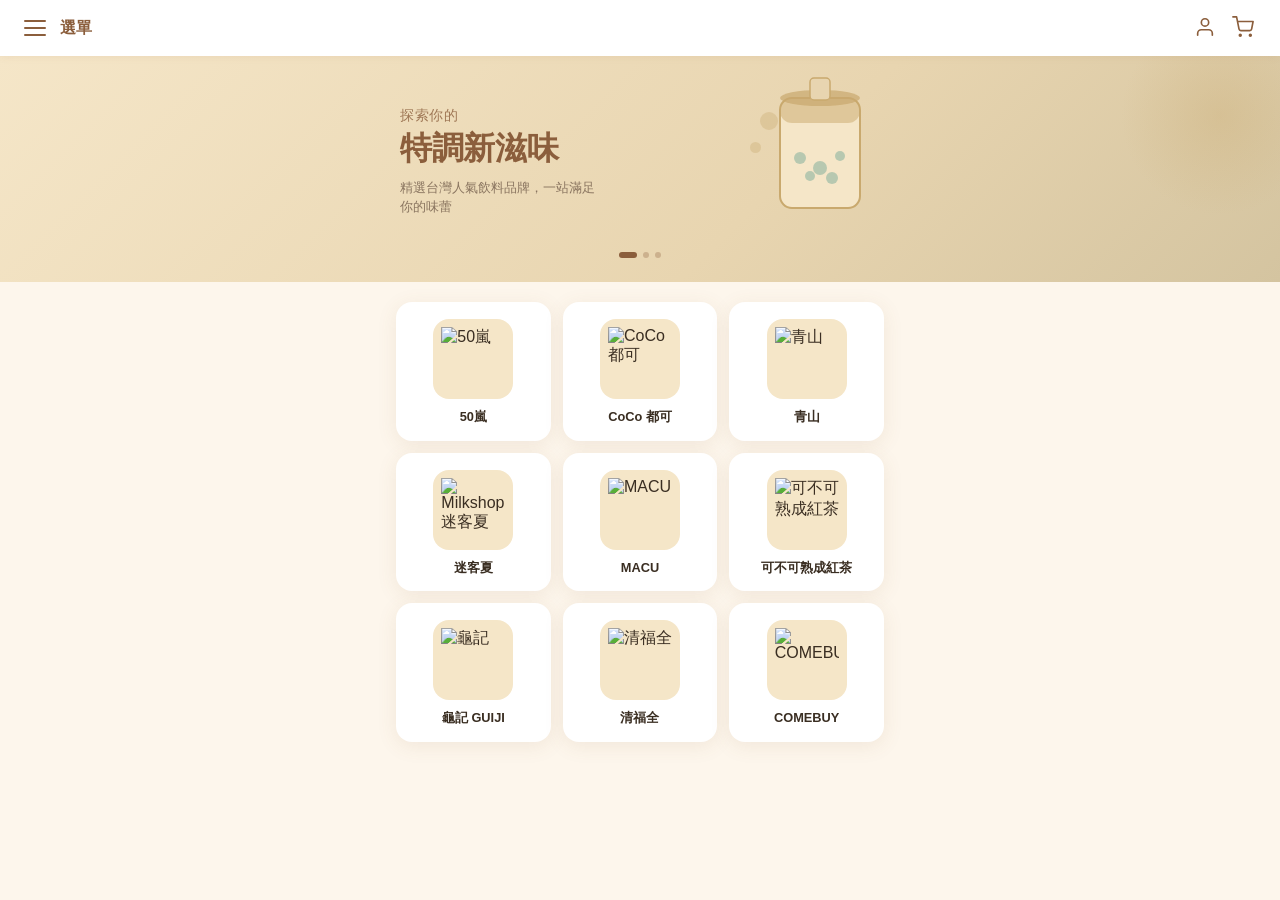
==== index.html @ ecba5817 "Add 5 new brands: MACU, KEBUKE, GUIJI, 清福全, COMEBUY" ====
<!DOCTYPE html>
<html lang="zh-TW">
<head>
  <meta charset="UTF-8" />
  <meta name="viewport" content="width=device-width, initial-scale=1.0" />
  <title>飲料地圖</title>
  <link rel="stylesheet" href="styles.css" />
</head>
<body>

  <!-- Navigation -->
  <nav class="navbar">
    <button class="nav-menu-btn">
      <span class="hamburger"></span>
      <span class="hamburger"></span>
      <span class="hamburger"></span>
    </button>
    <span class="nav-title">選單</span>
    <div class="nav-actions">
      <button class="nav-icon-btn" title="登入">
        <svg xmlns="http://www.w3.org/2000/svg" width="22" height="22" viewBox="0 0 24 24" fill="none" stroke="currentColor" stroke-width="1.8" stroke-linecap="round" stroke-linejoin="round">
          <path d="M20 21v-2a4 4 0 0 0-4-4H8a4 4 0 0 0-4 4v2"/>
          <circle cx="12" cy="7" r="4"/>
        </svg>
      </button>
      <button class="nav-icon-btn" title="購物車">
        <svg xmlns="http://www.w3.org/2000/svg" width="22" height="22" viewBox="0 0 24 24" fill="none" stroke="currentColor" stroke-width="1.8" stroke-linecap="round" stroke-linejoin="round">
          <circle cx="9" cy="21" r="1"/><circle cx="20" cy="21" r="1"/>
          <path d="M1 1h4l2.68 13.39a2 2 0 0 0 2 1.61h9.72a2 2 0 0 0 2-1.61L23 6H6"/>
        </svg>
      </button>
    </div>
  </nav>

  <!-- Hero Banner -->
  <section class="hero">
    <div class="hero-content">
      <div class="hero-text">
        <p class="hero-sub">探索你的</p>
        <h1 class="hero-title">特調新滋味</h1>
        <p class="hero-desc">精選台灣人氣飲料品牌，一站滿足你的味蕾</p>
      </div>
      <div class="hero-illustration">
        <div class="bubble bubble-1"></div>
        <div class="bubble bubble-2"></div>
        <div class="bubble bubble-3"></div>
        <div class="hero-cup">
          <svg viewBox="0 0 120 160" width="120" fill="none" xmlns="http://www.w3.org/2000/svg">
            <rect x="20" y="30" width="80" height="110" rx="12" fill="#f5e6c8" stroke="#c9a96e" stroke-width="2"/>
            <rect x="20" y="30" width="80" height="25" rx="12" fill="#c9a96e" opacity="0.5"/>
            <ellipse cx="60" cy="30" rx="40" ry="8" fill="#c9a96e" opacity="0.7"/>
            <rect x="50" y="10" width="20" height="22" rx="4" fill="#e8d5b0" stroke="#c9a96e" stroke-width="1.5"/>
            <circle cx="40" cy="90" r="6" fill="#8db4a0" opacity="0.6"/>
            <circle cx="60" cy="100" r="7" fill="#8db4a0" opacity="0.6"/>
            <circle cx="80" cy="88" r="5" fill="#8db4a0" opacity="0.6"/>
            <circle cx="50" cy="108" r="5" fill="#8db4a0" opacity="0.6"/>
            <circle cx="72" cy="110" r="6" fill="#8db4a0" opacity="0.6"/>
          </svg>
        </div>
      </div>
    </div>
    <div class="hero-dots">
      <span class="dot active"></span>
      <span class="dot"></span>
      <span class="dot"></span>
    </div>
  </section>

  <!-- Shop Grid -->
  <section class="shops-section">
    <div class="shops-grid" id="shopsGrid">

      <div class="shop-card" data-shop="50lan">
        <div class="card-logo">
          <img src="images/logo-50lan.png" alt="50嵐" />
        </div>
        <h3 class="card-name">50嵐</h3>
      </div>

      <div class="shop-card" data-shop="coco">
        <div class="card-logo">
          <img src="images/logo-coco.png" alt="CoCo都可" />
        </div>
        <h3 class="card-name">CoCo 都可</h3>
      </div>

      <div class="shop-card" data-shop="qingshan">
        <div class="card-logo">
          <img src="images/logo-qingshan.png" alt="青山" />
        </div>
        <h3 class="card-name">青山</h3>
      </div>

      <div class="shop-card" data-shop="milkshop">
        <div class="card-logo">
          <img src="images/logo-milkshop.png" alt="Milkshop迷客夏" />
        </div>
        <h3 class="card-name">迷客夏</h3>
      </div>

      <div class="shop-card" data-shop="macu">
        <div class="card-logo">
          <img src="images/logo-macu.png" alt="MACU" />
        </div>
        <h3 class="card-name">MACU</h3>
      </div>

      <div class="shop-card" data-shop="kebuke">
        <div class="card-logo">
          <img src="images/logo-kebuke.png" alt="可不可熟成紅茶" />
        </div>
        <h3 class="card-name">可不可熟成紅茶</h3>
      </div>

      <div class="shop-card" data-shop="guiji">
        <div class="card-logo">
          <img src="images/logo-guiji.png" alt="龜記" />
        </div>
        <h3 class="card-name">龜記 GUIJI</h3>
      </div>

      <div class="shop-card" data-shop="qingfuquan">
        <div class="card-logo">
          <img src="images/logo-qingfuquan.png" alt="清福全" />
        </div>
        <h3 class="card-name">清福全</h3>
      </div>

      <div class="shop-card" data-shop="comebuy">
        <div class="card-logo">
          <img src="images/logo-comebuy.png" alt="COMEBUY" />
        </div>
        <h3 class="card-name">COMEBUY</h3>
      </div>

    </div>
  </section>

  <!-- Menu Modal -->
  <div class="modal-overlay" id="menuModal">
    <div class="modal">
      <div class="modal-header">
        <div class="modal-logo-wrap">
          <img id="modalLogo" src="" alt="" />
        </div>
        <div>
          <h2 id="modalTitle" class="modal-title"></h2>
          <p id="modalDesc" class="modal-subtitle"></p>
        </div>
        <button class="modal-close" id="modalClose">✕</button>
      </div>
      <div class="menu-categories" id="menuCategories"></div>
    </div>
  </div>

  <script src="script.js"></script>
</body>
</html>
---- styles.css ----
/* ── Reset & Base ── */
*, *::before, *::after { box-sizing: border-box; margin: 0; padding: 0; }

:root {
  --cream:   #fdf6ec;
  --warm:    #f5e6c8;
  --brown:   #8b5e3c;
  --brown-light: #c9a96e;
  --green:   #4a7c59;
  --text:    #3a2e22;
  --text-light: #8a7560;
  --white:   #ffffff;
  --shadow:  0 4px 20px rgba(139,94,60,0.10);
  --radius:  16px;
}

html { font-size: 16px; }
body {
  font-family: 'Noto Sans TC', 'PingFang TC', 'Microsoft JhengHei', sans-serif;
  background: var(--cream);
  color: var(--text);
  min-height: 100vh;
}

/* ── Navbar ── */
.navbar {
  display: flex;
  align-items: center;
  padding: 0 20px;
  height: 56px;
  background: var(--white);
  box-shadow: 0 1px 8px rgba(139,94,60,0.08);
  position: sticky;
  top: 0;
  z-index: 100;
}

.nav-menu-btn {
  background: none;
  border: none;
  cursor: pointer;
  display: flex;
  flex-direction: column;
  gap: 5px;
  padding: 4px;
}
.hamburger {
  display: block;
  width: 22px;
  height: 2px;
  background: var(--brown);
  border-radius: 2px;
}

.nav-title {
  font-size: 1rem;
  font-weight: 600;
  color: var(--brown);
  margin-left: 10px;
}

.nav-actions {
  margin-left: auto;
  display: flex;
  gap: 4px;
}
.nav-icon-btn {
  background: none;
  border: none;
  cursor: pointer;
  padding: 6px;
  color: var(--brown);
  border-radius: 8px;
  transition: background 0.2s;
}
.nav-icon-btn:hover { background: var(--warm); }

/* ── Hero ── */
.hero {
  background: linear-gradient(135deg, #f5e6c8 0%, #e8d5b0 60%, #d4c4a0 100%);
  padding: 36px 24px 24px;
  position: relative;
  overflow: hidden;
}

.hero::before {
  content: '';
  position: absolute;
  top: -40px; right: -40px;
  width: 200px; height: 200px;
  background: radial-gradient(circle, rgba(201,169,110,0.3) 0%, transparent 70%);
  border-radius: 50%;
}

.hero-content {
  display: flex;
  align-items: center;
  justify-content: space-between;
  max-width: 480px;
  margin: 0 auto;
}

.hero-text { flex: 1; }

.hero-sub {
  font-size: 0.85rem;
  color: var(--brown);
  opacity: 0.8;
  letter-spacing: 0.05em;
}

.hero-title {
  font-size: 2rem;
  font-weight: 800;
  color: var(--brown);
  line-height: 1.2;
  margin: 4px 0 10px;
  letter-spacing: -0.01em;
}

.hero-desc {
  font-size: 0.82rem;
  color: var(--text-light);
  line-height: 1.5;
  max-width: 200px;
}

.hero-illustration {
  position: relative;
  width: 130px;
  height: 140px;
  flex-shrink: 0;
}

.hero-cup {
  position: absolute;
  bottom: 0; right: 0;
  animation: float 3s ease-in-out infinite;
}

@keyframes float {
  0%, 100% { transform: translateY(0); }
  50%       { transform: translateY(-8px); }
}

.bubble {
  position: absolute;
  border-radius: 50%;
  background: rgba(201,169,110,0.35);
}
.bubble-1 { width: 18px; height: 18px; top: 20px; left: 10px; animation: pulse 2.5s ease-in-out infinite; }
.bubble-2 { width: 11px; height: 11px; top: 50px; left: 0;    animation: pulse 3s ease-in-out infinite 0.5s; }
.bubble-3 { width: 14px; height: 14px; top: 10px; left: 40px; animation: pulse 2s ease-in-out infinite 1s; }

@keyframes pulse {
  0%, 100% { transform: scale(1); opacity: 0.6; }
  50%       { transform: scale(1.2); opacity: 1; }
}

.hero-dots {
  display: flex;
  gap: 6px;
  justify-content: center;
  margin-top: 20px;
}
.dot {
  width: 6px; height: 6px;
  border-radius: 50%;
  background: rgba(139,94,60,0.3);
  transition: background 0.3s;
}
.dot.active { background: var(--brown); width: 18px; border-radius: 3px; }

/* ── Shops Section ── */
.shops-section {
  padding: 20px 16px 40px;
  max-width: 520px;
  margin: 0 auto;
}

/* ── Shop Cards Grid ── */
.shops-grid {
  display: grid;
  grid-template-columns: repeat(3, 1fr);
  gap: 12px;
}

.shop-card {
  display: flex;
  flex-direction: column;
  align-items: center;
  gap: 10px;
  background: var(--white);
  border-radius: var(--radius);
  padding: 16px 8px 14px;
  box-shadow: var(--shadow);
  cursor: pointer;
  transition: transform 0.2s, box-shadow 0.2s;
  border: 1.5px solid transparent;
}

.shop-card:hover {
  transform: translateY(-4px);
  box-shadow: 0 10px 28px rgba(139,94,60,0.15);
  border-color: var(--brown-light);
}
.shop-card:active {
  transform: scale(0.96);
}

.card-logo {
  width: 80px;
  height: 80px;
  border-radius: 16px;
  overflow: hidden;
  background: var(--warm);
  display: flex;
  align-items: center;
  justify-content: center;
}
.card-logo img {
  width: 100%;
  height: 100%;
  object-fit: contain;
  padding: 8px;
}

.card-name {
  font-size: 0.8rem;
  font-weight: 700;
  color: var(--text);
  text-align: center;
  line-height: 1.3;
}

/* ── Modal ── */
.modal-overlay {
  position: fixed;
  inset: 0;
  background: rgba(58,46,34,0.5);
  backdrop-filter: blur(3px);
  z-index: 200;
  display: flex;
  align-items: flex-end;
  justify-content: center;
  opacity: 0;
  pointer-events: none;
  transition: opacity 0.3s;
}
.modal-overlay.open {
  opacity: 1;
  pointer-events: all;
}

.modal {
  background: var(--cream);
  border-radius: 24px 24px 0 0;
  width: 100%;
  max-width: 540px;
  max-height: 85vh;
  overflow-y: auto;
  padding: 0 0 32px;
  transform: translateY(100%);
  transition: transform 0.35s cubic-bezier(0.34, 1.26, 0.64, 1);
}
.modal-overlay.open .modal {
  transform: translateY(0);
}

.modal-header {
  display: flex;
  align-items: center;
  gap: 14px;
  padding: 20px 20px 16px;
  background: var(--white);
  border-bottom: 1px solid var(--warm);
  position: sticky;
  top: 0;
  z-index: 10;
}

.modal-logo-wrap {
  width: 56px;
  height: 56px;
  border-radius: 12px;
  overflow: hidden;
  background: var(--warm);
  flex-shrink: 0;
  display: flex;
  align-items: center;
  justify-content: center;
}
.modal-logo-wrap img {
  width: 100%;
  height: 100%;
  object-fit: contain;
  padding: 6px;
}

.modal-title {
  font-size: 1.1rem;
  font-weight: 700;
  color: var(--text);
}
.modal-subtitle {
  font-size: 0.78rem;
  color: var(--text-light);
  margin-top: 2px;
}

.modal-close {
  margin-left: auto;
  background: var(--warm);
  border: none;
  border-radius: 50%;
  width: 34px;
  height: 34px;
  cursor: pointer;
  font-size: 0.9rem;
  color: var(--brown);
  display: flex;
  align-items: center;
  justify-content: center;
  flex-shrink: 0;
  transition: background 0.2s;
}
.modal-close:hover { background: #e0c89a; }

/* ── Menu Categories ── */
.menu-categories {
  padding: 20px 20px 0;
}

.menu-category {
  margin-bottom: 24px;
}

.category-title {
  font-size: 0.95rem;
  font-weight: 700;
  color: var(--brown);
  margin-bottom: 12px;
  padding-bottom: 6px;
  border-bottom: 2px solid var(--warm);
  display: flex;
  align-items: center;
  gap: 6px;
}

.menu-items {
  display: flex;
  flex-direction: column;
  gap: 8px;
}

.menu-item {
  display: flex;
  align-items: center;
  justify-content: space-between;
  background: var(--white);
  border-radius: 12px;
  padding: 12px 14px;
  box-shadow: 0 2px 8px rgba(139,94,60,0.06);
}

.item-info { flex: 1; }

.item-name {
  font-size: 0.9rem;
  font-weight: 600;
  color: var(--text);
}
.item-note {
  font-size: 0.75rem;
  color: var(--text-light);
  margin-top: 2px;
}

.item-price {
  font-size: 0.9rem;
  font-weight: 700;
  color: var(--brown);
  flex-shrink: 0;
  margin-left: 12px;
}

/* ── Scrollbar ── */
.modal::-webkit-scrollbar { width: 4px; }
.modal::-webkit-scrollbar-track { background: transparent; }
.modal::-webkit-scrollbar-thumb { background: var(--warm); border-radius: 2px; }
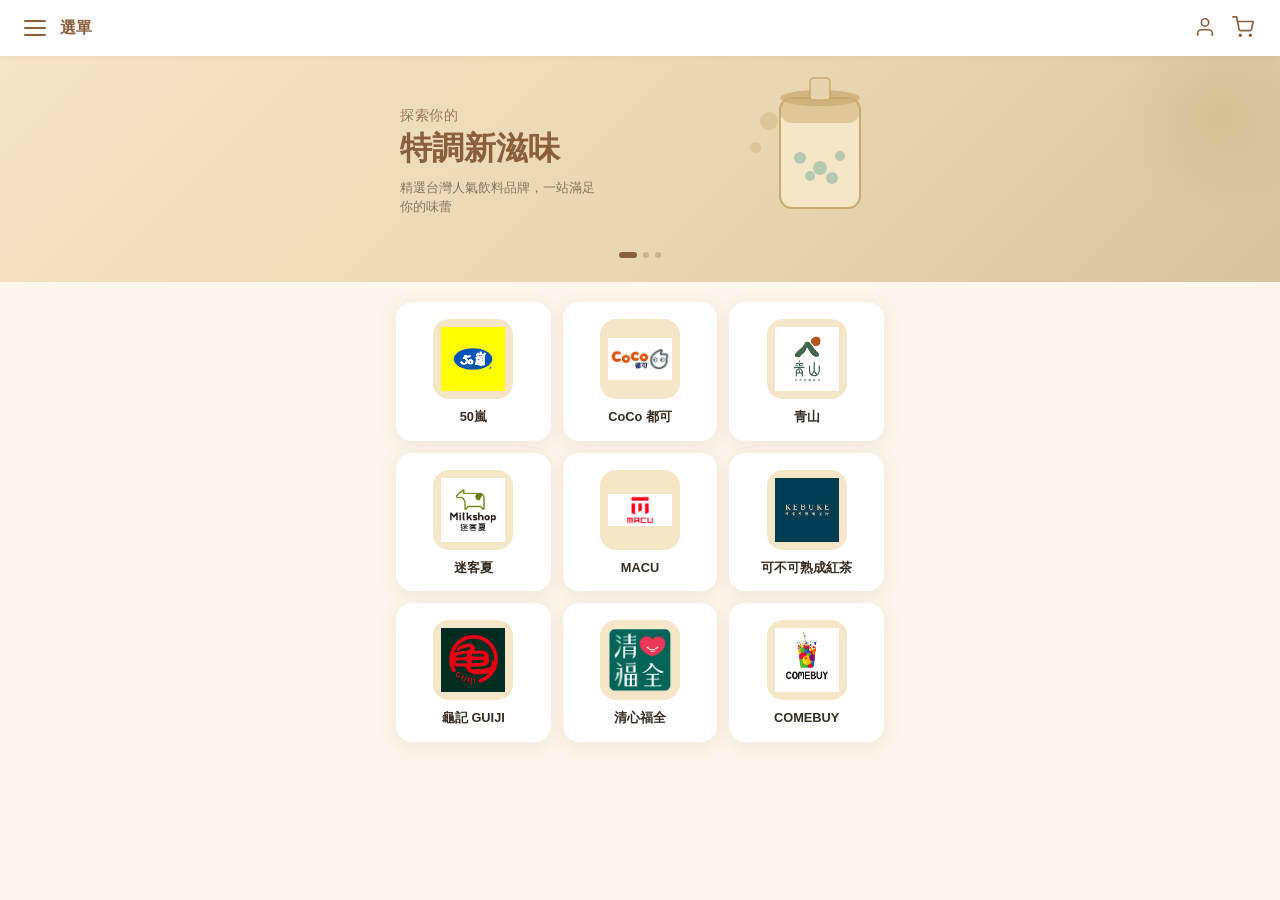
==== commit fb0bf6ad: "Implement 3-step ordering flow: menu board → item selection → customization https://claude.ai/code/s" ====
--- a/index.html
+++ b/index.html
@@ -8,7 +8,6 @@
 </head>
 <body>
 
-  <!-- Navigation -->
   <nav class="navbar">
     <button class="nav-menu-btn">
       <span class="hamburger"></span>
@@ -32,7 +31,6 @@
     </div>
   </nav>
 
-  <!-- Hero Banner -->
   <section class="hero">
     <div class="hero-content">
       <div class="hero-text">
@@ -66,90 +64,118 @@
     </div>
   </section>
 
-  <!-- Shop Grid -->
   <section class="shops-section">
     <div class="shops-grid" id="shopsGrid">
 
       <div class="shop-card" data-shop="50lan">
-        <div class="card-logo">
-          <img src="images/logo-50lan.png" alt="50嵐" />
-        </div>
+        <div class="card-logo"><img src="images/logo-50lan.png" alt="50嵐" /></div>
         <h3 class="card-name">50嵐</h3>
       </div>
-
       <div class="shop-card" data-shop="coco">
-        <div class="card-logo">
-          <img src="images/logo-coco.png" alt="CoCo都可" />
-        </div>
+        <div class="card-logo"><img src="images/logo-coco.png" alt="CoCo都可" /></div>
         <h3 class="card-name">CoCo 都可</h3>
       </div>
-
       <div class="shop-card" data-shop="qingshan">
-        <div class="card-logo">
-          <img src="images/logo-qingshan.png" alt="青山" />
-        </div>
+        <div class="card-logo"><img src="images/logo-qingshan.png" alt="青山" /></div>
         <h3 class="card-name">青山</h3>
       </div>
-
       <div class="shop-card" data-shop="milkshop">
-        <div class="card-logo">
-          <img src="images/logo-milkshop.png" alt="Milkshop迷客夏" />
-        </div>
+        <div class="card-logo"><img src="images/logo-milkshop.png" alt="Milkshop迷客夏" /></div>
         <h3 class="card-name">迷客夏</h3>
       </div>
-
       <div class="shop-card" data-shop="macu">
-        <div class="card-logo">
-          <img src="images/logo-macu.png" alt="MACU" />
-        </div>
+        <div class="card-logo"><img src="images/logo-macu.png" alt="MACU" /></div>
         <h3 class="card-name">MACU</h3>
       </div>
-
       <div class="shop-card" data-shop="kebuke">
-        <div class="card-logo">
-          <img src="images/logo-kebuke.png" alt="可不可熟成紅茶" />
-        </div>
+        <div class="card-logo"><img src="images/logo-kebuke.png" alt="可不可熟成紅茶" /></div>
         <h3 class="card-name">可不可熟成紅茶</h3>
       </div>
-
       <div class="shop-card" data-shop="guiji">
-        <div class="card-logo">
-          <img src="images/logo-guiji.png" alt="龜記" />
-        </div>
+        <div class="card-logo"><img src="images/logo-guiji.png" alt="龜記" /></div>
         <h3 class="card-name">龜記 GUIJI</h3>
       </div>
-
       <div class="shop-card" data-shop="qingfuquan">
-        <div class="card-logo">
-          <img src="images/logo-qingfuquan.png" alt="清福全" />
-        </div>
-        <h3 class="card-name">清福全</h3>
+        <div class="card-logo"><img src="images/logo-qingfuquan.png" alt="清心福全" /></div>
+        <h3 class="card-name">清心福全</h3>
       </div>
-
       <div class="shop-card" data-shop="comebuy">
-        <div class="card-logo">
-          <img src="images/logo-comebuy.png" alt="COMEBUY" />
-        </div>
+        <div class="card-logo"><img src="images/logo-comebuy.png" alt="COMEBUY" /></div>
         <h3 class="card-name">COMEBUY</h3>
       </div>
 
     </div>
   </section>
 
-  <!-- Menu Modal -->
+  <!-- ── 3-Step Modal ── -->
   <div class="modal-overlay" id="menuModal">
     <div class="modal">
+
+      <!-- Drag Handle -->
+      <div class="modal-handle"></div>
+
+      <!-- Header -->
       <div class="modal-header">
-        <div class="modal-logo-wrap">
-          <img id="modalLogo" src="" alt="" />
-        </div>
-        <div>
-          <h2 id="modalTitle" class="modal-title"></h2>
-          <p id="modalDesc" class="modal-subtitle"></p>
+        <div class="modal-shop-row">
+          <div class="modal-logo-wrap">
+            <img id="modalLogo" src="" alt="" />
+          </div>
+          <div>
+            <h2 id="modalTitle" class="modal-title"></h2>
+            <p id="modalDesc" class="modal-subtitle"></p>
+          </div>
         </div>
         <button class="modal-close" id="modalClose">✕</button>
       </div>
-      <div class="menu-categories" id="menuCategories"></div>
+
+      <!-- Step Indicator -->
+      <div class="steps-bar">
+        <div class="step-item" id="si1">
+          <div class="step-num">1</div>
+          <span class="step-lbl">瀏覽菜單</span>
+        </div>
+        <div class="step-track"><div class="step-fill" id="fill1"></div></div>
+        <div class="step-item" id="si2">
+          <div class="step-num">2</div>
+          <span class="step-lbl">選擇品項</span>
+        </div>
+        <div class="step-track"><div class="step-fill" id="fill2"></div></div>
+        <div class="step-item" id="si3">
+          <div class="step-num">3</div>
+          <span class="step-lbl">客製選項</span>
+        </div>
+      </div>
+
+      <!-- Panel Container -->
+      <div class="panel-container">
+        <div class="step-panel" id="panel1"></div>
+        <div class="step-panel" id="panel2"></div>
+        <div class="step-panel" id="panel3"></div>
+      </div>
+
+      <!-- Footer -->
+      <div class="modal-footer">
+        <button class="foot-btn back-btn" id="btnBack">← 返回</button>
+        <div class="cart-pill" id="cartPill">
+          <span id="cartCount">0</span> 項・$<span id="cartTotal">0</span>
+        </div>
+        <button class="foot-btn next-btn" id="btnNext">開始點餐 →</button>
+      </div>
+
+    </div>
+  </div>
+
+  <!-- Order Summary Overlay -->
+  <div class="summary-overlay" id="summaryOverlay">
+    <div class="summary-box">
+      <h2 class="summary-title">🧾 訂單明細</h2>
+      <div class="summary-items" id="summaryItems"></div>
+      <div class="summary-total-row">
+        <span>合計</span>
+        <span id="summaryTotal"></span>
+      </div>
+      <button class="summary-confirm-btn" id="summaryConfirm">確認送出訂單</button>
+      <button class="summary-back-btn" id="summaryBack">← 繼續點餐</button>
     </div>
   </div>
 
--- a/styles.css
+++ b/styles.css
@@ -2,16 +2,17 @@
 *, *::before, *::after { box-sizing: border-box; margin: 0; padding: 0; }
 
 :root {
-  --cream:   #fdf6ec;
-  --warm:    #f5e6c8;
-  --brown:   #8b5e3c;
-  --brown-light: #c9a96e;
-  --green:   #4a7c59;
-  --text:    #3a2e22;
-  --text-light: #8a7560;
-  --white:   #ffffff;
-  --shadow:  0 4px 20px rgba(139,94,60,0.10);
-  --radius:  16px;
+  --cream:        #fdf6ec;
+  --warm:         #f5e6c8;
+  --brown:        #8b5e3c;
+  --brown-light:  #c9a96e;
+  --brown-dark:   #5c3d20;
+  --green:        #4a7c59;
+  --text:         #3a2e22;
+  --text-light:   #8a7560;
+  --white:        #ffffff;
+  --shadow:       0 4px 20px rgba(139,94,60,0.10);
+  --radius:       16px;
 }
 
 html { font-size: 16px; }
@@ -24,367 +25,379 @@
 
 /* ── Navbar ── */
 .navbar {
-  display: flex;
-  align-items: center;
-  padding: 0 20px;
-  height: 56px;
+  display: flex; align-items: center;
+  padding: 0 20px; height: 56px;
   background: var(--white);
   box-shadow: 0 1px 8px rgba(139,94,60,0.08);
-  position: sticky;
-  top: 0;
-  z-index: 100;
-}
-
-.nav-menu-btn {
-  background: none;
-  border: none;
-  cursor: pointer;
-  display: flex;
-  flex-direction: column;
-  gap: 5px;
-  padding: 4px;
-}
-.hamburger {
-  display: block;
-  width: 22px;
-  height: 2px;
-  background: var(--brown);
-  border-radius: 2px;
-}
-
-.nav-title {
-  font-size: 1rem;
-  font-weight: 600;
-  color: var(--brown);
-  margin-left: 10px;
-}
-
-.nav-actions {
-  margin-left: auto;
-  display: flex;
-  gap: 4px;
-}
-.nav-icon-btn {
-  background: none;
-  border: none;
-  cursor: pointer;
-  padding: 6px;
-  color: var(--brown);
-  border-radius: 8px;
-  transition: background 0.2s;
-}
+  position: sticky; top: 0; z-index: 100;
+}
+.nav-menu-btn { background: none; border: none; cursor: pointer; display: flex; flex-direction: column; gap: 5px; padding: 4px; }
+.hamburger { display: block; width: 22px; height: 2px; background: var(--brown); border-radius: 2px; }
+.nav-title { font-size: 1rem; font-weight: 600; color: var(--brown); margin-left: 10px; }
+.nav-actions { margin-left: auto; display: flex; gap: 4px; }
+.nav-icon-btn { background: none; border: none; cursor: pointer; padding: 6px; color: var(--brown); border-radius: 8px; transition: background 0.2s; }
 .nav-icon-btn:hover { background: var(--warm); }
 
 /* ── Hero ── */
 .hero {
   background: linear-gradient(135deg, #f5e6c8 0%, #e8d5b0 60%, #d4c4a0 100%);
-  padding: 36px 24px 24px;
-  position: relative;
-  overflow: hidden;
-}
-
+  padding: 36px 24px 24px; position: relative; overflow: hidden;
+}
 .hero::before {
-  content: '';
-  position: absolute;
-  top: -40px; right: -40px;
+  content: ''; position: absolute; top: -40px; right: -40px;
   width: 200px; height: 200px;
   background: radial-gradient(circle, rgba(201,169,110,0.3) 0%, transparent 70%);
   border-radius: 50%;
 }
-
-.hero-content {
-  display: flex;
-  align-items: center;
-  justify-content: space-between;
-  max-width: 480px;
-  margin: 0 auto;
-}
-
+.hero-content { display: flex; align-items: center; justify-content: space-between; max-width: 480px; margin: 0 auto; }
 .hero-text { flex: 1; }
-
-.hero-sub {
-  font-size: 0.85rem;
-  color: var(--brown);
-  opacity: 0.8;
-  letter-spacing: 0.05em;
-}
-
-.hero-title {
-  font-size: 2rem;
-  font-weight: 800;
-  color: var(--brown);
-  line-height: 1.2;
-  margin: 4px 0 10px;
-  letter-spacing: -0.01em;
-}
-
-.hero-desc {
-  font-size: 0.82rem;
-  color: var(--text-light);
-  line-height: 1.5;
-  max-width: 200px;
-}
-
-.hero-illustration {
-  position: relative;
-  width: 130px;
-  height: 140px;
-  flex-shrink: 0;
-}
-
-.hero-cup {
-  position: absolute;
-  bottom: 0; right: 0;
-  animation: float 3s ease-in-out infinite;
-}
-
-@keyframes float {
-  0%, 100% { transform: translateY(0); }
-  50%       { transform: translateY(-8px); }
-}
-
-.bubble {
-  position: absolute;
-  border-radius: 50%;
-  background: rgba(201,169,110,0.35);
-}
-.bubble-1 { width: 18px; height: 18px; top: 20px; left: 10px; animation: pulse 2.5s ease-in-out infinite; }
-.bubble-2 { width: 11px; height: 11px; top: 50px; left: 0;    animation: pulse 3s ease-in-out infinite 0.5s; }
-.bubble-3 { width: 14px; height: 14px; top: 10px; left: 40px; animation: pulse 2s ease-in-out infinite 1s; }
-
-@keyframes pulse {
-  0%, 100% { transform: scale(1); opacity: 0.6; }
-  50%       { transform: scale(1.2); opacity: 1; }
-}
-
-.hero-dots {
-  display: flex;
-  gap: 6px;
-  justify-content: center;
-  margin-top: 20px;
-}
-.dot {
-  width: 6px; height: 6px;
-  border-radius: 50%;
-  background: rgba(139,94,60,0.3);
-  transition: background 0.3s;
-}
-.dot.active { background: var(--brown); width: 18px; border-radius: 3px; }
-
-/* ── Shops Section ── */
-.shops-section {
-  padding: 20px 16px 40px;
-  max-width: 520px;
-  margin: 0 auto;
-}
-
-/* ── Shop Cards Grid ── */
-.shops-grid {
-  display: grid;
-  grid-template-columns: repeat(3, 1fr);
-  gap: 12px;
-}
-
+.hero-sub { font-size: 0.85rem; color: var(--brown); opacity: 0.8; letter-spacing: 0.05em; }
+.hero-title { font-size: 2rem; font-weight: 800; color: var(--brown); line-height: 1.2; margin: 4px 0 10px; }
+.hero-desc { font-size: 0.82rem; color: var(--text-light); line-height: 1.5; max-width: 200px; }
+.hero-illustration { position: relative; width: 130px; height: 140px; flex-shrink: 0; }
+.hero-cup { position: absolute; bottom: 0; right: 0; animation: float 3s ease-in-out infinite; }
+@keyframes float { 0%,100% { transform: translateY(0); } 50% { transform: translateY(-8px); } }
+.bubble { position: absolute; border-radius: 50%; background: rgba(201,169,110,0.35); }
+.bubble-1 { width:18px;height:18px;top:20px;left:10px;animation:pulse 2.5s ease-in-out infinite; }
+.bubble-2 { width:11px;height:11px;top:50px;left:0;animation:pulse 3s ease-in-out infinite 0.5s; }
+.bubble-3 { width:14px;height:14px;top:10px;left:40px;animation:pulse 2s ease-in-out infinite 1s; }
+@keyframes pulse { 0%,100%{transform:scale(1);opacity:.6} 50%{transform:scale(1.2);opacity:1} }
+.hero-dots { display:flex;gap:6px;justify-content:center;margin-top:20px; }
+.dot { width:6px;height:6px;border-radius:50%;background:rgba(139,94,60,0.3); }
+.dot.active { background:var(--brown);width:18px;border-radius:3px; }
+
+/* ── Shops Grid ── */
+.shops-section { padding: 20px 16px 40px; max-width: 520px; margin: 0 auto; }
+.shops-grid { display: grid; grid-template-columns: repeat(3, 1fr); gap: 12px; }
 .shop-card {
-  display: flex;
-  flex-direction: column;
-  align-items: center;
-  gap: 10px;
-  background: var(--white);
-  border-radius: var(--radius);
-  padding: 16px 8px 14px;
-  box-shadow: var(--shadow);
-  cursor: pointer;
-  transition: transform 0.2s, box-shadow 0.2s;
+  display: flex; flex-direction: column; align-items: center; gap: 10px;
+  background: var(--white); border-radius: var(--radius);
+  padding: 16px 8px 14px; box-shadow: var(--shadow);
+  cursor: pointer; transition: transform 0.2s, box-shadow 0.2s;
   border: 1.5px solid transparent;
 }
-
-.shop-card:hover {
-  transform: translateY(-4px);
-  box-shadow: 0 10px 28px rgba(139,94,60,0.15);
-  border-color: var(--brown-light);
-}
-.shop-card:active {
-  transform: scale(0.96);
-}
-
-.card-logo {
-  width: 80px;
-  height: 80px;
-  border-radius: 16px;
-  overflow: hidden;
-  background: var(--warm);
-  display: flex;
-  align-items: center;
-  justify-content: center;
-}
-.card-logo img {
-  width: 100%;
-  height: 100%;
-  object-fit: contain;
-  padding: 8px;
-}
-
-.card-name {
-  font-size: 0.8rem;
-  font-weight: 700;
-  color: var(--text);
-  text-align: center;
-  line-height: 1.3;
-}
-
-/* ── Modal ── */
+.shop-card:hover { transform: translateY(-4px); box-shadow: 0 10px 28px rgba(139,94,60,0.15); border-color: var(--brown-light); }
+.shop-card:active { transform: scale(0.96); }
+.card-logo { width:80px;height:80px;border-radius:16px;overflow:hidden;background:var(--warm);display:flex;align-items:center;justify-content:center; }
+.card-logo img { width:100%;height:100%;object-fit:contain;padding:8px; }
+.card-name { font-size:0.8rem;font-weight:700;color:var(--text);text-align:center;line-height:1.3; }
+
+/* ══════════════════════════════
+   3-Step Modal
+══════════════════════════════ */
 .modal-overlay {
-  position: fixed;
-  inset: 0;
-  background: rgba(58,46,34,0.5);
-  backdrop-filter: blur(3px);
+  position: fixed; inset: 0;
+  background: rgba(58,46,34,0.55);
+  backdrop-filter: blur(4px);
   z-index: 200;
-  display: flex;
-  align-items: flex-end;
-  justify-content: center;
-  opacity: 0;
-  pointer-events: none;
+  display: flex; align-items: flex-end; justify-content: center;
+  opacity: 0; pointer-events: none;
   transition: opacity 0.3s;
 }
-.modal-overlay.open {
-  opacity: 1;
-  pointer-events: all;
-}
+.modal-overlay.open { opacity: 1; pointer-events: all; }
 
 .modal {
   background: var(--cream);
   border-radius: 24px 24px 0 0;
-  width: 100%;
-  max-width: 540px;
-  max-height: 85vh;
-  overflow-y: auto;
-  padding: 0 0 32px;
+  width: 100%; max-width: 540px;
+  height: 95vh;
+  display: flex; flex-direction: column;
   transform: translateY(100%);
-  transition: transform 0.35s cubic-bezier(0.34, 1.26, 0.64, 1);
-}
-.modal-overlay.open .modal {
-  transform: translateY(0);
-}
-
+  transition: transform 0.38s cubic-bezier(0.34, 1.2, 0.64, 1);
+  overflow: hidden;
+}
+.modal-overlay.open .modal { transform: translateY(0); }
+
+/* Drag handle */
+.modal-handle { width:40px;height:4px;background:rgba(139,94,60,0.2);border-radius:2px;margin:10px auto 4px;flex-shrink:0; }
+
+/* Modal header */
 .modal-header {
-  display: flex;
-  align-items: center;
-  gap: 14px;
-  padding: 20px 20px 16px;
-  background: var(--white);
+  display: flex; align-items: center; justify-content: space-between;
+  padding: 12px 16px; background: var(--white);
+  border-bottom: 1px solid var(--warm); flex-shrink: 0;
+}
+.modal-shop-row { display:flex;align-items:center;gap:12px; }
+.modal-logo-wrap { width:48px;height:48px;border-radius:12px;overflow:hidden;background:var(--warm);display:flex;align-items:center;justify-content:center;flex-shrink:0; }
+.modal-logo-wrap img { width:100%;height:100%;object-fit:contain;padding:5px; }
+.modal-title { font-size:1rem;font-weight:700;color:var(--text); }
+.modal-subtitle { font-size:0.73rem;color:var(--text-light);margin-top:2px; }
+.modal-close { background:var(--warm);border:none;border-radius:50%;width:32px;height:32px;cursor:pointer;font-size:0.85rem;color:var(--brown);display:flex;align-items:center;justify-content:center;flex-shrink:0;transition:background 0.2s; }
+.modal-close:hover { background:#e0c89a; }
+
+/* ── Step Indicator ── */
+.steps-bar {
+  display: flex; align-items: center;
+  padding: 14px 20px; background: var(--white);
+  border-bottom: 1px solid var(--warm); flex-shrink: 0;
+}
+.step-item {
+  display: flex; flex-direction: column; align-items: center;
+  gap: 4px; flex-shrink: 0;
+}
+.step-num {
+  width: 28px; height: 28px; border-radius: 50%;
+  background: var(--warm); color: var(--text-light);
+  font-size: 0.8rem; font-weight: 700;
+  display: flex; align-items: center; justify-content: center;
+  transition: background 0.3s, color 0.3s;
+}
+.step-lbl { font-size: 0.68rem; color: var(--text-light); transition: color 0.3s; white-space: nowrap; }
+.step-item.active .step-num { background: var(--brown); color: var(--white); }
+.step-item.active .step-lbl { color: var(--brown); font-weight: 600; }
+.step-item.done .step-num { background: var(--green); color: var(--white); }
+.step-item.done .step-lbl { color: var(--green); }
+.step-track { flex: 1; height: 3px; background: var(--warm); margin: 0 6px; border-radius: 2px; overflow: hidden; position: relative; top: -8px; }
+.step-fill { height: 100%; width: 0%; background: var(--green); transition: width 0.4s ease; border-radius: 2px; }
+
+/* ── Panel Container ── */
+.panel-container { flex: 1; min-height: 0; position: relative; overflow: hidden; }
+.step-panel {
+  position: absolute; inset: 0; overflow-y: auto;
+  opacity: 0; pointer-events: none;
+  transform: translateX(40px);
+  transition: opacity 0.25s ease, transform 0.25s ease;
+}
+.step-panel.active { opacity: 1; pointer-events: all; transform: translateX(0); }
+.step-panel.prev { transform: translateX(-40px); opacity: 0; pointer-events: none; }
+
+/* ── Modal Footer ── */
+.modal-footer {
+  display: flex; align-items: center; gap: 10px;
+  padding: 12px 16px; background: var(--white);
+  border-top: 1px solid var(--warm); flex-shrink: 0;
+}
+.foot-btn {
+  padding: 10px 18px; border: none; border-radius: 12px;
+  font-size: 0.85rem; font-weight: 600; cursor: pointer;
+  transition: all 0.2s; white-space: nowrap;
+}
+.back-btn { background: var(--warm); color: var(--brown); }
+.back-btn:hover { background: #e8d09a; }
+.next-btn { background: var(--brown); color: var(--white); }
+.next-btn:hover { background: var(--brown-dark); }
+.cart-pill {
+  flex: 1; background: var(--warm); border-radius: 20px;
+  padding: 8px 14px; text-align: center;
+  font-size: 0.8rem; font-weight: 600; color: var(--brown);
+  display: none;
+}
+.cart-pill.visible { display: block; }
+
+/* ══════════════════════════════
+   STEP 1 — Menu Board
+══════════════════════════════ */
+.menu-board { padding: 16px; }
+.board-section { margin-bottom: 24px; }
+.board-section-title {
+  font-size: 0.78rem; font-weight: 700; text-transform: uppercase;
+  letter-spacing: 0.08em; color: var(--brown);
+  padding: 6px 0; margin-bottom: 8px;
+  border-bottom: 2px solid var(--brown-light);
+  display: flex; align-items: center; gap: 6px;
+}
+.board-item {
+  display: flex; justify-content: space-between; align-items: baseline;
+  padding: 5px 0; border-bottom: 1px dashed rgba(139,94,60,0.12);
+}
+.board-item:last-child { border-bottom: none; }
+.board-item-name { font-size: 0.85rem; color: var(--text); }
+.board-item-note { font-size: 0.7rem; color: var(--text-light); margin-left: 4px; }
+.board-item-price { font-size: 0.82rem; font-weight: 600; color: var(--brown); flex-shrink: 0; margin-left: 12px; }
+
+/* ══════════════════════════════
+   STEP 2 — Item Selection
+══════════════════════════════ */
+.cat-chips-wrap {
+  display: flex; gap: 8px; overflow-x: auto;
+  padding: 12px 16px; background: var(--white);
+  position: sticky; top: 0; z-index: 5;
   border-bottom: 1px solid var(--warm);
-  position: sticky;
-  top: 0;
-  z-index: 10;
-}
-
-.modal-logo-wrap {
-  width: 56px;
-  height: 56px;
-  border-radius: 12px;
-  overflow: hidden;
-  background: var(--warm);
+  scrollbar-width: none;
+}
+.cat-chips-wrap::-webkit-scrollbar { display: none; }
+.cat-chip {
+  padding: 6px 14px; border: 1.5px solid var(--warm);
+  border-radius: 20px; font-size: 0.75rem; font-weight: 600;
+  color: var(--text-light); background: var(--white);
+  cursor: pointer; white-space: nowrap; transition: all 0.15s;
   flex-shrink: 0;
-  display: flex;
-  align-items: center;
-  justify-content: center;
-}
-.modal-logo-wrap img {
-  width: 100%;
-  height: 100%;
-  object-fit: contain;
-  padding: 6px;
-}
-
-.modal-title {
-  font-size: 1.1rem;
-  font-weight: 700;
-  color: var(--text);
-}
-.modal-subtitle {
-  font-size: 0.78rem;
-  color: var(--text-light);
-  margin-top: 2px;
-}
-
-.modal-close {
-  margin-left: auto;
-  background: var(--warm);
-  border: none;
-  border-radius: 50%;
-  width: 34px;
-  height: 34px;
-  cursor: pointer;
-  font-size: 0.9rem;
-  color: var(--brown);
-  display: flex;
-  align-items: center;
-  justify-content: center;
+}
+.cat-chip.active { background: var(--brown); color: var(--white); border-color: var(--brown); }
+
+.items-list { padding: 12px 16px; }
+.item-card {
+  display: flex; align-items: center; justify-content: space-between;
+  background: var(--white); border-radius: 14px;
+  padding: 14px; margin-bottom: 10px;
+  box-shadow: 0 2px 10px rgba(139,94,60,0.07);
+  transition: box-shadow 0.2s;
+}
+.item-card:hover { box-shadow: 0 4px 16px rgba(139,94,60,0.12); }
+.item-card-info { flex: 1; }
+.item-card-name { font-size: 0.9rem; font-weight: 600; color: var(--text); margin-bottom: 3px; }
+.item-card-note { font-size: 0.72rem; color: var(--text-light); }
+.item-card-right { display: flex; align-items: center; gap: 10px; flex-shrink: 0; }
+.item-card-price { font-size: 0.85rem; font-weight: 700; color: var(--brown); }
+.add-btn {
+  width: 32px; height: 32px; border-radius: 50%;
+  background: var(--brown); color: var(--white);
+  border: none; font-size: 1.2rem; cursor: pointer;
+  display: flex; align-items: center; justify-content: center;
+  transition: background 0.15s, transform 0.1s;
   flex-shrink: 0;
-  transition: background 0.2s;
-}
-.modal-close:hover { background: #e0c89a; }
-
-/* ── Menu Categories ── */
-.menu-categories {
-  padding: 20px 20px 0;
-}
-
-.menu-category {
-  margin-bottom: 24px;
-}
-
-.category-title {
-  font-size: 0.95rem;
-  font-weight: 700;
-  color: var(--brown);
-  margin-bottom: 12px;
-  padding-bottom: 6px;
-  border-bottom: 2px solid var(--warm);
-  display: flex;
-  align-items: center;
-  gap: 6px;
-}
-
-.menu-items {
-  display: flex;
-  flex-direction: column;
-  gap: 8px;
-}
-
-.menu-item {
-  display: flex;
-  align-items: center;
-  justify-content: space-between;
-  background: var(--white);
-  border-radius: 12px;
-  padding: 12px 14px;
+}
+.add-btn:hover { background: var(--brown-dark); }
+.add-btn:active { transform: scale(0.9); }
+
+/* ══════════════════════════════
+   STEP 3 — Customization
+══════════════════════════════ */
+.customize-wrap { padding: 16px; }
+
+.customize-item-hero {
+  background: var(--white); border-radius: 16px;
+  padding: 16px; margin-bottom: 16px;
+  display: flex; align-items: center; justify-content: space-between;
+  box-shadow: var(--shadow);
+}
+.customize-item-name { font-size: 1.05rem; font-weight: 700; color: var(--text); }
+.customize-item-price { font-size: 1rem; font-weight: 700; color: var(--brown); }
+
+.customize-section { margin-bottom: 18px; }
+.customize-label {
+  font-size: 0.78rem; font-weight: 700; color: var(--brown);
+  margin-bottom: 10px; display: block; text-transform: uppercase;
+  letter-spacing: 0.05em;
+}
+
+/* Size toggle */
+.size-toggle { display: grid; grid-template-columns: 1fr 1fr; gap: 8px; }
+.size-btn {
+  padding: 12px; border: 2px solid var(--warm);
+  border-radius: 12px; background: var(--white);
+  font-size: 0.88rem; font-weight: 600; color: var(--text-light);
+  cursor: pointer; text-align: center; transition: all 0.15s;
+}
+.size-btn.selected { border-color: var(--brown); background: var(--warm); color: var(--brown); }
+.size-sub { font-size: 0.7rem; color: var(--text-light); margin-top: 2px; }
+.size-btn.selected .size-sub { color: var(--brown); }
+
+/* Option pills (sweetness, ice) */
+.option-pills { display: flex; flex-wrap: wrap; gap: 7px; }
+.option-pill {
+  padding: 7px 13px; border: 1.5px solid var(--warm);
+  border-radius: 20px; font-size: 0.78rem; font-weight: 500;
+  color: var(--text-light); background: var(--white);
+  cursor: pointer; transition: all 0.15s;
+}
+.option-pill.selected { background: var(--brown); color: var(--white); border-color: var(--brown); }
+
+/* Toppings */
+.toppings-grid { display: flex; flex-direction: column; gap: 8px; }
+.topping-row {
+  display: flex; align-items: center; justify-content: space-between;
+  background: var(--white); border-radius: 10px; padding: 10px 14px;
+  cursor: pointer; border: 1.5px solid var(--warm); transition: all 0.15s;
+}
+.topping-row.checked { border-color: var(--brown); background: var(--warm); }
+.topping-row input[type="checkbox"] { display: none; }
+.topping-row-left { display: flex; align-items: center; gap: 8px; }
+.topping-check-icon {
+  width: 20px; height: 20px; border-radius: 50%; border: 2px solid var(--warm);
+  background: var(--white); display: flex; align-items: center; justify-content: center;
+  font-size: 0.7rem; transition: all 0.15s; flex-shrink: 0;
+}
+.topping-row.checked .topping-check-icon { background: var(--brown); border-color: var(--brown); color: var(--white); }
+.topping-name { font-size: 0.85rem; color: var(--text); }
+.topping-price { font-size: 0.75rem; font-weight: 600; color: var(--brown); }
+
+/* Notes */
+.notes-input {
+  width: 100%; border: 1.5px solid var(--warm); border-radius: 12px;
+  padding: 10px 13px; font-size: 0.85rem; color: var(--text);
+  background: var(--white); resize: none; height: 72px;
+  font-family: inherit; outline: none; transition: border 0.15s;
+}
+.notes-input:focus { border-color: var(--brown); }
+
+/* Quantity */
+.qty-stepper { display: flex; align-items: center; gap: 16px; }
+.qty-btn {
+  width: 36px; height: 36px; border-radius: 50%; border: 2px solid var(--warm);
+  background: var(--white); font-size: 1.3rem; color: var(--brown);
+  cursor: pointer; display: flex; align-items: center; justify-content: center;
+  transition: all 0.15s; line-height: 1;
+}
+.qty-btn:hover { background: var(--warm); }
+.qty-num { font-size: 1.1rem; font-weight: 700; color: var(--text); min-width: 28px; text-align: center; }
+
+/* Add to cart button (inside step 3) */
+.add-to-cart-btn {
+  width: 100%; padding: 14px; border: none;
+  border-radius: 14px; background: var(--brown); color: var(--white);
+  font-size: 0.95rem; font-weight: 700; cursor: pointer;
+  margin-top: 20px; transition: background 0.2s;
+}
+.add-to-cart-btn:hover { background: var(--brown-dark); }
+
+/* ── Running total chip in step 3 ── */
+.running-total {
+  background: var(--warm); border-radius: 12px; padding: 10px 14px;
+  margin-top: 12px; display: flex; justify-content: space-between;
+  font-size: 0.82rem; color: var(--brown); font-weight: 600;
+}
+
+/* ══════════════════════════════
+   Order Summary Overlay
+══════════════════════════════ */
+.summary-overlay {
+  position: fixed; inset: 0; z-index: 300;
+  background: rgba(58,46,34,0.6); backdrop-filter: blur(4px);
+  display: flex; align-items: flex-end; justify-content: center;
+  opacity: 0; pointer-events: none; transition: opacity 0.3s;
+}
+.summary-overlay.open { opacity: 1; pointer-events: all; }
+
+.summary-box {
+  background: var(--cream); border-radius: 24px 24px 0 0;
+  width: 100%; max-width: 540px; max-height: 80vh;
+  overflow-y: auto; padding: 24px 20px 32px;
+  transform: translateY(100%);
+  transition: transform 0.35s cubic-bezier(0.34, 1.2, 0.64, 1);
+}
+.summary-overlay.open .summary-box { transform: translateY(0); }
+
+.summary-title { font-size: 1.1rem; font-weight: 800; color: var(--brown); margin-bottom: 16px; }
+.summary-items { display: flex; flex-direction: column; gap: 10px; margin-bottom: 16px; }
+.summary-item-row {
+  background: var(--white); border-radius: 12px; padding: 12px 14px;
   box-shadow: 0 2px 8px rgba(139,94,60,0.06);
 }
-
-.item-info { flex: 1; }
-
-.item-name {
-  font-size: 0.9rem;
-  font-weight: 600;
-  color: var(--text);
-}
-.item-note {
-  font-size: 0.75rem;
-  color: var(--text-light);
-  margin-top: 2px;
-}
-
-.item-price {
-  font-size: 0.9rem;
-  font-weight: 700;
-  color: var(--brown);
-  flex-shrink: 0;
-  margin-left: 12px;
-}
+.summary-item-name { font-size: 0.9rem; font-weight: 600; color: var(--text); }
+.summary-item-detail { font-size: 0.72rem; color: var(--text-light); margin-top: 3px; }
+.summary-item-price-row { display: flex; justify-content: space-between; margin-top: 6px; }
+.summary-item-qty { font-size: 0.75rem; color: var(--text-light); }
+.summary-item-price { font-size: 0.85rem; font-weight: 700; color: var(--brown); }
+
+.summary-total-row {
+  display: flex; justify-content: space-between; align-items: center;
+  font-size: 1rem; font-weight: 700; color: var(--text);
+  padding: 12px 0; border-top: 2px solid var(--warm); margin-bottom: 16px;
+}
+.summary-confirm-btn {
+  width: 100%; padding: 14px; border: none; border-radius: 14px;
+  background: var(--brown); color: var(--white); font-size: 0.95rem;
+  font-weight: 700; cursor: pointer; margin-bottom: 10px; transition: background 0.2s;
+}
+.summary-confirm-btn:hover { background: var(--brown-dark); }
+.summary-back-btn {
+  width: 100%; padding: 11px; border: none; border-radius: 14px;
+  background: var(--warm); color: var(--brown); font-size: 0.88rem;
+  font-weight: 600; cursor: pointer; transition: background 0.2s;
+}
+.summary-back-btn:hover { background: #e8d09a; }
 
 /* ── Scrollbar ── */
-.modal::-webkit-scrollbar { width: 4px; }
-.modal::-webkit-scrollbar-track { background: transparent; }
-.modal::-webkit-scrollbar-thumb { background: var(--warm); border-radius: 2px; }
+.step-panel::-webkit-scrollbar,.summary-box::-webkit-scrollbar{width:4px}
+.step-panel::-webkit-scrollbar-thumb,.summary-box::-webkit-scrollbar-thumb{background:var(--warm);border-radius:2px}
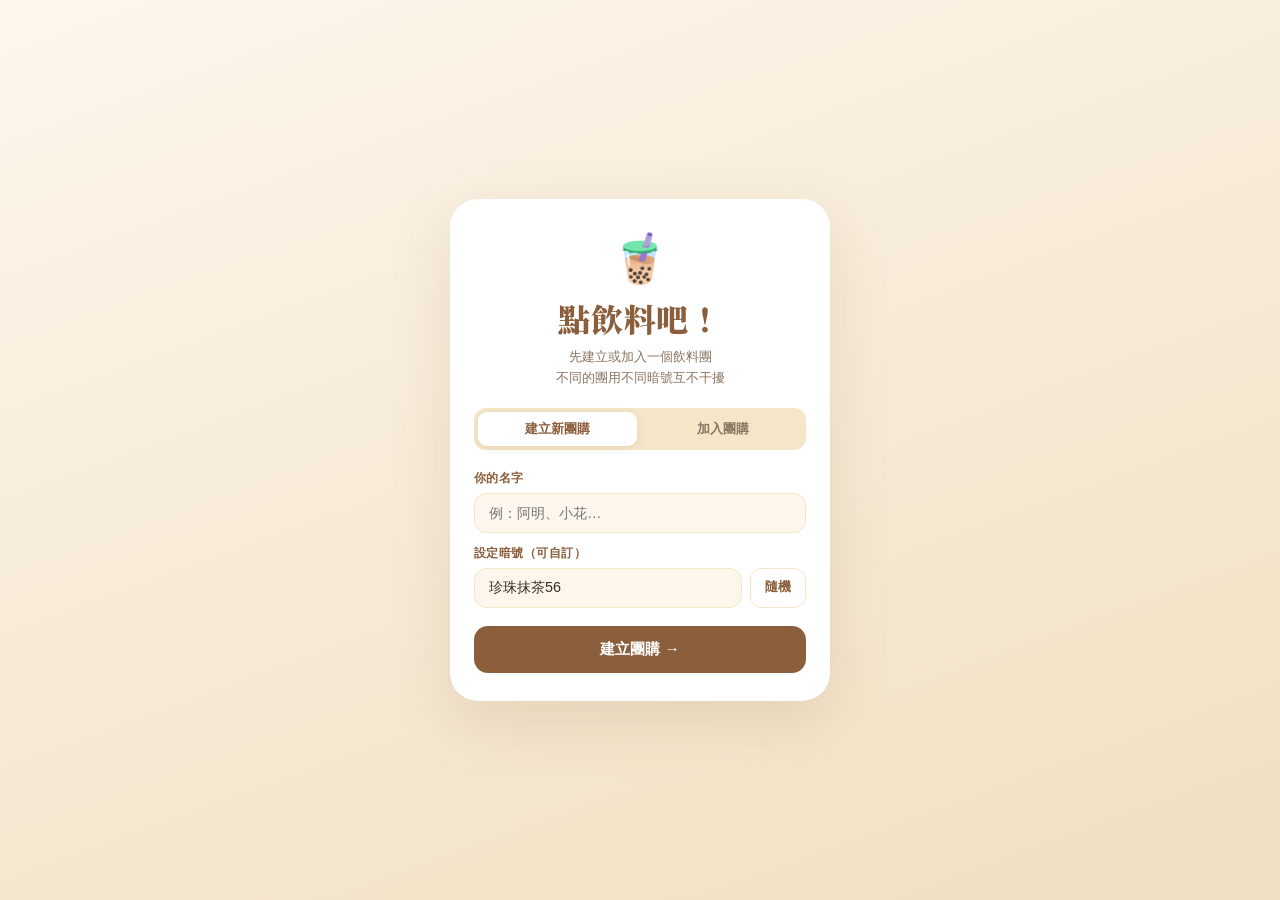
==== commit 637d7146: "Add session system, fix cart total, fix size lock, fun hero font, menu image support https://claude." ====
--- a/index.html
+++ b/index.html
@@ -3,10 +3,47 @@
 <head>
   <meta charset="UTF-8" />
   <meta name="viewport" content="width=device-width, initial-scale=1.0" />
-  <title>飲料地圖</title>
+  <title>點飲料吧！</title>
+  <link rel="preconnect" href="https://fonts.googleapis.com">
+  <link rel="preconnect" href="https://fonts.gstatic.com" crossorigin>
+  <link href="https://fonts.googleapis.com/css2?family=Noto+Serif+TC:wght@900&display=swap" rel="stylesheet">
   <link rel="stylesheet" href="styles.css" />
 </head>
 <body>
+
+  <!-- ── Session Setup Overlay ── -->
+  <div class="session-overlay" id="sessionOverlay">
+    <div class="session-box">
+      <div class="session-icon">🧋</div>
+      <h1 class="session-app-name">點飲料吧！</h1>
+      <p class="session-app-sub">先建立或加入一個飲料團<br>不同的團用不同暗號互不干擾</p>
+
+      <div class="stabs">
+        <button class="stab active" id="stabCreate">建立新團購</button>
+        <button class="stab" id="stabJoin">加入團購</button>
+      </div>
+
+      <div class="spanel active" id="createPanel">
+        <label class="field-label">你的名字</label>
+        <input class="field-input" id="createName" placeholder="例：阿明、小花…" maxlength="12" />
+        <label class="field-label">設定暗號（可自訂）</label>
+        <div class="code-row">
+          <input class="field-input" id="createCode" placeholder="例：奶茶愛好者" maxlength="20" />
+          <button class="gen-btn" id="genCodeBtn">隨機</button>
+        </div>
+        <button class="session-submit-btn" id="createBtn">建立團購 →</button>
+      </div>
+
+      <div class="spanel" id="joinPanel">
+        <label class="field-label">你的名字</label>
+        <input class="field-input" id="joinName" placeholder="例：阿明、小花…" maxlength="12" />
+        <label class="field-label">輸入朋友的暗號</label>
+        <input class="field-input" id="joinCode" placeholder="請輸入暗號" maxlength="20" />
+        <p class="join-hint" id="joinHint"></p>
+        <button class="session-submit-btn" id="joinBtn">加入團購 →</button>
+      </div>
+    </div>
+  </div>
 
   <nav class="navbar">
     <button class="nav-menu-btn">
@@ -31,29 +68,26 @@
     </div>
   </nav>
 
+  <!-- Session Banner -->
+  <div class="session-banner" id="sessionBanner" style="display:none">
+    <span id="sessionBannerText"></span>
+    <button class="session-change-btn" id="sessionChangeBtn">換團</button>
+  </div>
+
   <section class="hero">
     <div class="hero-content">
       <div class="hero-text">
-        <p class="hero-sub">探索你的</p>
-        <h1 class="hero-title">特調新滋味</h1>
-        <p class="hero-desc">精選台灣人氣飲料品牌，一站滿足你的味蕾</p>
+        <p class="hero-sub">歡迎來到</p>
+        <h1 class="hero-title">點飲料吧！</h1>
+        <p class="hero-desc">精選台灣人氣品牌，團購最方便</p>
       </div>
       <div class="hero-illustration">
-        <div class="bubble bubble-1"></div>
-        <div class="bubble bubble-2"></div>
-        <div class="bubble bubble-3"></div>
-        <div class="hero-cup">
-          <svg viewBox="0 0 120 160" width="120" fill="none" xmlns="http://www.w3.org/2000/svg">
-            <rect x="20" y="30" width="80" height="110" rx="12" fill="#f5e6c8" stroke="#c9a96e" stroke-width="2"/>
-            <rect x="20" y="30" width="80" height="25" rx="12" fill="#c9a96e" opacity="0.5"/>
-            <ellipse cx="60" cy="30" rx="40" ry="8" fill="#c9a96e" opacity="0.7"/>
-            <rect x="50" y="10" width="20" height="22" rx="4" fill="#e8d5b0" stroke="#c9a96e" stroke-width="1.5"/>
-            <circle cx="40" cy="90" r="6" fill="#8db4a0" opacity="0.6"/>
-            <circle cx="60" cy="100" r="7" fill="#8db4a0" opacity="0.6"/>
-            <circle cx="80" cy="88" r="5" fill="#8db4a0" opacity="0.6"/>
-            <circle cx="50" cy="108" r="5" fill="#8db4a0" opacity="0.6"/>
-            <circle cx="72" cy="110" r="6" fill="#8db4a0" opacity="0.6"/>
-          </svg>
+        <img src="images/hero-illustration.jpg" alt="" class="hero-img"
+          onerror="this.style.display='none';document.querySelector('.hero-img-fallback').style.display='flex'">
+        <div class="hero-img-fallback">
+          <span style="font-size:3rem">🧋</span>
+          <span style="font-size:2rem;margin-top:8px">🍵</span>
+          <span style="font-size:1.6rem;margin-top:4px">🍓</span>
         </div>
       </div>
     </div>
@@ -80,7 +114,7 @@
         <h3 class="card-name">青山</h3>
       </div>
       <div class="shop-card" data-shop="milkshop">
-        <div class="card-logo"><img src="images/logo-milkshop.png" alt="Milkshop迷客夏" /></div>
+        <div class="card-logo"><img src="images/logo-milkshop.png" alt="迷客夏" /></div>
         <h3 class="card-name">迷客夏</h3>
       </div>
       <div class="shop-card" data-shop="macu">
@@ -111,10 +145,8 @@
   <div class="modal-overlay" id="menuModal">
     <div class="modal">
 
-      <!-- Drag Handle -->
       <div class="modal-handle"></div>
 
-      <!-- Header -->
       <div class="modal-header">
         <div class="modal-shop-row">
           <div class="modal-logo-wrap">
@@ -128,7 +160,6 @@
         <button class="modal-close" id="modalClose">✕</button>
       </div>
 
-      <!-- Step Indicator -->
       <div class="steps-bar">
         <div class="step-item" id="si1">
           <div class="step-num">1</div>
@@ -146,14 +177,12 @@
         </div>
       </div>
 
-      <!-- Panel Container -->
       <div class="panel-container">
         <div class="step-panel" id="panel1"></div>
         <div class="step-panel" id="panel2"></div>
         <div class="step-panel" id="panel3"></div>
       </div>
 
-      <!-- Footer -->
       <div class="modal-footer">
         <button class="foot-btn back-btn" id="btnBack">← 返回</button>
         <div class="cart-pill" id="cartPill">
@@ -169,6 +198,7 @@
   <div class="summary-overlay" id="summaryOverlay">
     <div class="summary-box">
       <h2 class="summary-title">🧾 訂單明細</h2>
+      <div class="summary-member-row" id="summaryMemberRow"></div>
       <div class="summary-items" id="summaryItems"></div>
       <div class="summary-total-row">
         <span>合計</span>
--- a/styles.css
+++ b/styles.css
@@ -38,31 +38,106 @@
 .nav-icon-btn { background: none; border: none; cursor: pointer; padding: 6px; color: var(--brown); border-radius: 8px; transition: background 0.2s; }
 .nav-icon-btn:hover { background: var(--warm); }
 
+/* ── Session Overlay ── */
+.session-overlay {
+  position: fixed; inset: 0; z-index: 500;
+  background: linear-gradient(160deg, #fdf6ec 0%, #f0dfc0 100%);
+  display: flex; align-items: center; justify-content: center;
+  padding: 20px;
+  transition: opacity 0.4s;
+}
+.session-overlay.hidden { opacity: 0; pointer-events: none; }
+.session-box {
+  background: var(--white); border-radius: 28px;
+  padding: 32px 24px 28px;
+  width: 100%; max-width: 380px;
+  box-shadow: 0 20px 60px rgba(139,94,60,0.15);
+  text-align: center;
+}
+.session-icon { font-size: 3rem; margin-bottom: 8px; }
+.session-app-name {
+  font-family: 'Noto Serif TC', serif;
+  font-size: 2rem; font-weight: 900;
+  color: var(--brown); margin-bottom: 6px;
+  letter-spacing: 0.02em;
+}
+.session-app-sub { font-size: 0.8rem; color: var(--text-light); line-height: 1.6; margin-bottom: 20px; }
+
+.stabs { display: flex; gap: 6px; background: var(--warm); border-radius: 12px; padding: 4px; margin-bottom: 20px; }
+.stab {
+  flex: 1; padding: 8px; border: none; border-radius: 9px;
+  font-size: 0.82rem; font-weight: 600; cursor: pointer;
+  background: transparent; color: var(--text-light); transition: all 0.2s;
+}
+.stab.active { background: var(--white); color: var(--brown); box-shadow: 0 2px 8px rgba(139,94,60,0.12); }
+
+.spanel { display: none; text-align: left; }
+.spanel.active { display: block; }
+
+.field-label { display: block; font-size: 0.78rem; font-weight: 700; color: var(--brown); margin: 12px 0 6px; letter-spacing: 0.04em; }
+.field-input {
+  width: 100%; padding: 11px 14px; border: 1.5px solid var(--warm);
+  border-radius: 12px; font-size: 0.9rem; color: var(--text);
+  background: var(--cream); outline: none; transition: border 0.15s;
+  font-family: inherit;
+}
+.field-input:focus { border-color: var(--brown); background: var(--white); }
+
+.code-row { display: flex; gap: 8px; }
+.code-row .field-input { flex: 1; }
+.gen-btn {
+  padding: 0 14px; border: 1.5px solid var(--warm); border-radius: 12px;
+  background: var(--white); color: var(--brown); font-size: 0.8rem;
+  font-weight: 600; cursor: pointer; white-space: nowrap; transition: all 0.15s;
+}
+.gen-btn:hover { background: var(--warm); }
+
+.session-submit-btn {
+  width: 100%; padding: 13px; margin-top: 18px;
+  border: none; border-radius: 14px;
+  background: var(--brown); color: var(--white);
+  font-size: 0.95rem; font-weight: 700; cursor: pointer; transition: background 0.2s;
+}
+.session-submit-btn:hover { background: var(--brown-dark); }
+
+.join-hint { font-size: 0.75rem; color: #c0392b; margin-top: 6px; min-height: 1.2em; }
+
+/* ── Session Banner ── */
+.session-banner {
+  background: var(--brown); color: var(--white);
+  padding: 8px 16px; display: flex; align-items: center; justify-content: space-between;
+  font-size: 0.8rem; font-weight: 600;
+}
+.session-change-btn {
+  background: rgba(255,255,255,0.2); border: none; border-radius: 8px;
+  padding: 4px 10px; color: var(--white); font-size: 0.75rem;
+  cursor: pointer; font-weight: 600; transition: background 0.15s;
+}
+.session-change-btn:hover { background: rgba(255,255,255,0.3); }
+
 /* ── Hero ── */
 .hero {
   background: linear-gradient(135deg, #f5e6c8 0%, #e8d5b0 60%, #d4c4a0 100%);
-  padding: 36px 24px 24px; position: relative; overflow: hidden;
-}
-.hero::before {
-  content: ''; position: absolute; top: -40px; right: -40px;
-  width: 200px; height: 200px;
-  background: radial-gradient(circle, rgba(201,169,110,0.3) 0%, transparent 70%);
-  border-radius: 50%;
+  padding: 32px 24px 20px; position: relative; overflow: hidden;
 }
 .hero-content { display: flex; align-items: center; justify-content: space-between; max-width: 480px; margin: 0 auto; }
 .hero-text { flex: 1; }
-.hero-sub { font-size: 0.85rem; color: var(--brown); opacity: 0.8; letter-spacing: 0.05em; }
-.hero-title { font-size: 2rem; font-weight: 800; color: var(--brown); line-height: 1.2; margin: 4px 0 10px; }
-.hero-desc { font-size: 0.82rem; color: var(--text-light); line-height: 1.5; max-width: 200px; }
-.hero-illustration { position: relative; width: 130px; height: 140px; flex-shrink: 0; }
-.hero-cup { position: absolute; bottom: 0; right: 0; animation: float 3s ease-in-out infinite; }
-@keyframes float { 0%,100% { transform: translateY(0); } 50% { transform: translateY(-8px); } }
-.bubble { position: absolute; border-radius: 50%; background: rgba(201,169,110,0.35); }
-.bubble-1 { width:18px;height:18px;top:20px;left:10px;animation:pulse 2.5s ease-in-out infinite; }
-.bubble-2 { width:11px;height:11px;top:50px;left:0;animation:pulse 3s ease-in-out infinite 0.5s; }
-.bubble-3 { width:14px;height:14px;top:10px;left:40px;animation:pulse 2s ease-in-out infinite 1s; }
-@keyframes pulse { 0%,100%{transform:scale(1);opacity:.6} 50%{transform:scale(1.2);opacity:1} }
-.hero-dots { display:flex;gap:6px;justify-content:center;margin-top:20px; }
+.hero-sub { font-size: 0.82rem; color: var(--brown); opacity: 0.75; letter-spacing: 0.05em; }
+.hero-title {
+  font-family: 'Noto Serif TC', serif;
+  font-size: 2.2rem; font-weight: 900;
+  color: var(--brown); line-height: 1.15; margin: 4px 0 10px;
+  letter-spacing: 0.04em;
+}
+.hero-desc { font-size: 0.8rem; color: var(--text-light); line-height: 1.5; max-width: 180px; }
+.hero-illustration { width: 130px; height: 130px; flex-shrink: 0; display: flex; align-items: center; justify-content: center; }
+.hero-img { width: 130px; height: 130px; object-fit: cover; border-radius: 20px; }
+.hero-img-fallback {
+  display: none; flex-direction: column; align-items: center;
+  width: 110px; height: 120px; justify-content: center;
+  background: rgba(201,169,110,0.2); border-radius: 20px;
+}
+.hero-dots { display:flex;gap:6px;justify-content:center;margin-top:18px; }
 .dot { width:6px;height:6px;border-radius:50%;background:rgba(139,94,60,0.3); }
 .dot.active { background:var(--brown);width:18px;border-radius:3px; }
 
@@ -274,14 +349,16 @@
 /* Size toggle */
 .size-toggle { display: grid; grid-template-columns: 1fr 1fr; gap: 8px; }
 .size-btn {
-  padding: 12px; border: 2px solid var(--warm);
+  padding: 13px; border: 2px solid var(--warm);
   border-radius: 12px; background: var(--white);
-  font-size: 0.88rem; font-weight: 600; color: var(--text-light);
+  font-size: 0.9rem; font-weight: 700; color: var(--text-light);
   cursor: pointer; text-align: center; transition: all 0.15s;
 }
 .size-btn.selected { border-color: var(--brown); background: var(--warm); color: var(--brown); }
-.size-sub { font-size: 0.7rem; color: var(--text-light); margin-top: 2px; }
-.size-btn.selected .size-sub { color: var(--brown); }
+.size-btn.disabled {
+  opacity: 0.35; cursor: not-allowed;
+  background: #f8f8f8; border-style: dashed;
+}
 
 /* Option pills (sweetness, ice) */
 .option-pills { display: flex; flex-wrap: wrap; gap: 7px; }
@@ -398,6 +475,29 @@
 }
 .summary-back-btn:hover { background: #e8d09a; }
 
+/* ── Menu image collapsible ── */
+.menu-img-details {
+  margin: 0 16px 20px; border: 1.5px solid var(--warm);
+  border-radius: 14px; overflow: hidden; background: var(--white);
+}
+.menu-img-summary {
+  padding: 12px 16px; cursor: pointer; list-style: none;
+  font-size: 0.82rem; font-weight: 600; color: var(--brown);
+  display: flex; align-items: center; gap: 8px;
+  user-select: none; transition: background 0.15s;
+}
+.menu-img-summary:hover { background: var(--warm); }
+.menu-img-summary::marker, .menu-img-summary::-webkit-details-marker { display: none; }
+.menu-img-toggle-arrow { margin-left: auto; transition: transform 0.25s; }
+details[open] .menu-img-toggle-arrow { transform: rotate(180deg); }
+.menu-img-full { width: 100%; display: block; }
+
+/* ── Summary member badge ── */
+.summary-member-row {
+  background: var(--warm); border-radius: 10px; padding: 8px 12px;
+  font-size: 0.78rem; color: var(--brown); font-weight: 600; margin-bottom: 12px;
+}
+
 /* ── Scrollbar ── */
 .step-panel::-webkit-scrollbar,.summary-box::-webkit-scrollbar{width:4px}
 .step-panel::-webkit-scrollbar-thumb,.summary-box::-webkit-scrollbar-thumb{background:var(--warm);border-radius:2px}
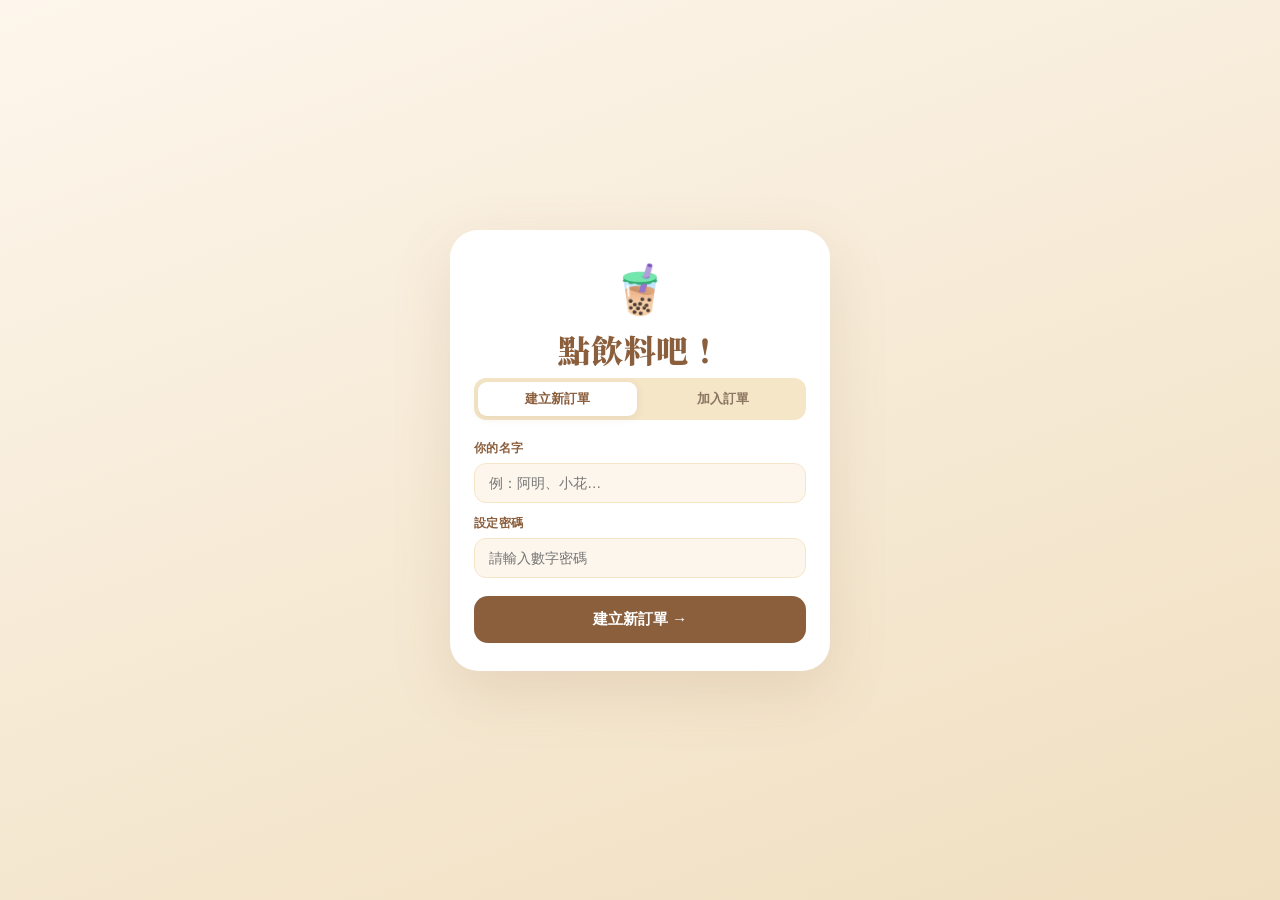
==== commit f35027c0: "UI updates: remove hero image, password-only codes, sweetness/ice validation, order manager https://" ====
--- a/index.html
+++ b/index.html
@@ -16,31 +16,27 @@
     <div class="session-box">
       <div class="session-icon">🧋</div>
       <h1 class="session-app-name">點飲料吧！</h1>
-      <p class="session-app-sub">先建立或加入一個飲料團<br>不同的團用不同暗號互不干擾</p>
 
       <div class="stabs">
-        <button class="stab active" id="stabCreate">建立新團購</button>
-        <button class="stab" id="stabJoin">加入團購</button>
+        <button class="stab active" id="stabCreate">建立新訂單</button>
+        <button class="stab" id="stabJoin">加入訂單</button>
       </div>
 
       <div class="spanel active" id="createPanel">
         <label class="field-label">你的名字</label>
         <input class="field-input" id="createName" placeholder="例：阿明、小花…" maxlength="12" />
-        <label class="field-label">設定暗號（可自訂）</label>
-        <div class="code-row">
-          <input class="field-input" id="createCode" placeholder="例：奶茶愛好者" maxlength="20" />
-          <button class="gen-btn" id="genCodeBtn">隨機</button>
-        </div>
-        <button class="session-submit-btn" id="createBtn">建立團購 →</button>
+        <label class="field-label">設定密碼</label>
+        <input class="field-input" id="createCode" placeholder="請輸入數字密碼" maxlength="10" inputmode="numeric" pattern="[0-9]*" />
+        <button class="session-submit-btn" id="createBtn">建立新訂單 →</button>
       </div>
 
       <div class="spanel" id="joinPanel">
         <label class="field-label">你的名字</label>
         <input class="field-input" id="joinName" placeholder="例：阿明、小花…" maxlength="12" />
-        <label class="field-label">輸入朋友的暗號</label>
-        <input class="field-input" id="joinCode" placeholder="請輸入暗號" maxlength="20" />
+        <label class="field-label">輸入訂單密碼</label>
+        <input class="field-input" id="joinCode" placeholder="請輸入數字密碼" maxlength="10" inputmode="numeric" pattern="[0-9]*" />
         <p class="join-hint" id="joinHint"></p>
-        <button class="session-submit-btn" id="joinBtn">加入團購 →</button>
+        <button class="session-submit-btn" id="joinBtn">加入訂單 →</button>
       </div>
     </div>
   </div>
@@ -71,6 +67,7 @@
   <!-- Session Banner -->
   <div class="session-banner" id="sessionBanner" style="display:none">
     <span id="sessionBannerText"></span>
+    <button class="session-change-btn" id="orderMgrBtn">管理訂單</button>
     <button class="session-change-btn" id="sessionChangeBtn">換團</button>
   </div>
 
@@ -80,15 +77,6 @@
         <p class="hero-sub">歡迎來到</p>
         <h1 class="hero-title">點飲料吧！</h1>
         <p class="hero-desc">精選台灣人氣品牌，團購最方便</p>
-      </div>
-      <div class="hero-illustration">
-        <img src="images/hero-illustration.jpg" alt="" class="hero-img"
-          onerror="this.style.display='none';document.querySelector('.hero-img-fallback').style.display='flex'">
-        <div class="hero-img-fallback">
-          <span style="font-size:3rem">🧋</span>
-          <span style="font-size:2rem;margin-top:8px">🍵</span>
-          <span style="font-size:1.6rem;margin-top:4px">🍓</span>
-        </div>
       </div>
     </div>
     <div class="hero-dots">
@@ -209,6 +197,19 @@
     </div>
   </div>
 
+  <!-- Order Manager Overlay -->
+  <div class="summary-overlay" id="orderMgrOverlay">
+    <div class="summary-box">
+      <h2 class="summary-title">📋 管理訂單</h2>
+      <div id="orderMgrContent"></div>
+      <div class="summary-total-row" id="orderMgrTotalRow">
+        <span>全部合計</span>
+        <span id="orderMgrTotal"></span>
+      </div>
+      <button class="summary-back-btn" id="orderMgrClose">← 關閉</button>
+    </div>
+  </div>
+
   <script src="script.js"></script>
 </body>
 </html>
--- a/styles.css
+++ b/styles.css
@@ -120,23 +120,15 @@
   background: linear-gradient(135deg, #f5e6c8 0%, #e8d5b0 60%, #d4c4a0 100%);
   padding: 32px 24px 20px; position: relative; overflow: hidden;
 }
-.hero-content { display: flex; align-items: center; justify-content: space-between; max-width: 480px; margin: 0 auto; }
-.hero-text { flex: 1; }
+.hero-content { max-width: 480px; margin: 0 auto; text-align: center; }
 .hero-sub { font-size: 0.82rem; color: var(--brown); opacity: 0.75; letter-spacing: 0.05em; }
 .hero-title {
   font-family: 'Noto Serif TC', serif;
-  font-size: 2.2rem; font-weight: 900;
-  color: var(--brown); line-height: 1.15; margin: 4px 0 10px;
+  font-size: 2.4rem; font-weight: 900;
+  color: var(--brown); line-height: 1.15; margin: 6px 0 10px;
   letter-spacing: 0.04em;
 }
-.hero-desc { font-size: 0.8rem; color: var(--text-light); line-height: 1.5; max-width: 180px; }
-.hero-illustration { width: 130px; height: 130px; flex-shrink: 0; display: flex; align-items: center; justify-content: center; }
-.hero-img { width: 130px; height: 130px; object-fit: cover; border-radius: 20px; }
-.hero-img-fallback {
-  display: none; flex-direction: column; align-items: center;
-  width: 110px; height: 120px; justify-content: center;
-  background: rgba(201,169,110,0.2); border-radius: 20px;
-}
+.hero-desc { font-size: 0.8rem; color: var(--text-light); line-height: 1.5; }
 .hero-dots { display:flex;gap:6px;justify-content:center;margin-top:18px; }
 .dot { width:6px;height:6px;border-radius:50%;background:rgba(139,94,60,0.3); }
 .dot.active { background:var(--brown);width:18px;border-radius:3px; }
@@ -475,6 +467,27 @@
 }
 .summary-back-btn:hover { background: #e8d09a; }
 
+/* ── Validation flash ── */
+.option-pills.flash { animation: shake 0.35s; }
+@keyframes shake { 20%{transform:translateX(-4px)} 40%{transform:translateX(4px)} 60%{transform:translateX(-3px)} 80%{transform:translateX(3px)} 100%{transform:translateX(0)} }
+.option-pills.flash .option-pill { border-color: #c0392b; }
+.validate-msg { font-size: 0.75rem; color: #c0392b; margin-top: 4px; display: none; }
+.validate-msg.show { display: block; }
+
+/* ── Order Manager ── */
+.order-member-group { margin-bottom: 16px; }
+.order-member-name {
+  font-size: 0.85rem; font-weight: 700; color: var(--brown);
+  padding: 6px 0; border-bottom: 1.5px solid var(--warm); margin-bottom: 8px;
+}
+.order-item-mini {
+  display: flex; justify-content: space-between; align-items: center;
+  padding: 6px 0; font-size: 0.8rem; color: var(--text);
+  border-bottom: 1px dashed rgba(139,94,60,0.1);
+}
+.order-item-mini:last-child { border-bottom: none; }
+.order-item-detail { font-size: 0.7rem; color: var(--text-light); }
+
 /* ── Menu image collapsible ── */
 .menu-img-details {
   margin: 0 16px 20px; border: 1.5px solid var(--warm);
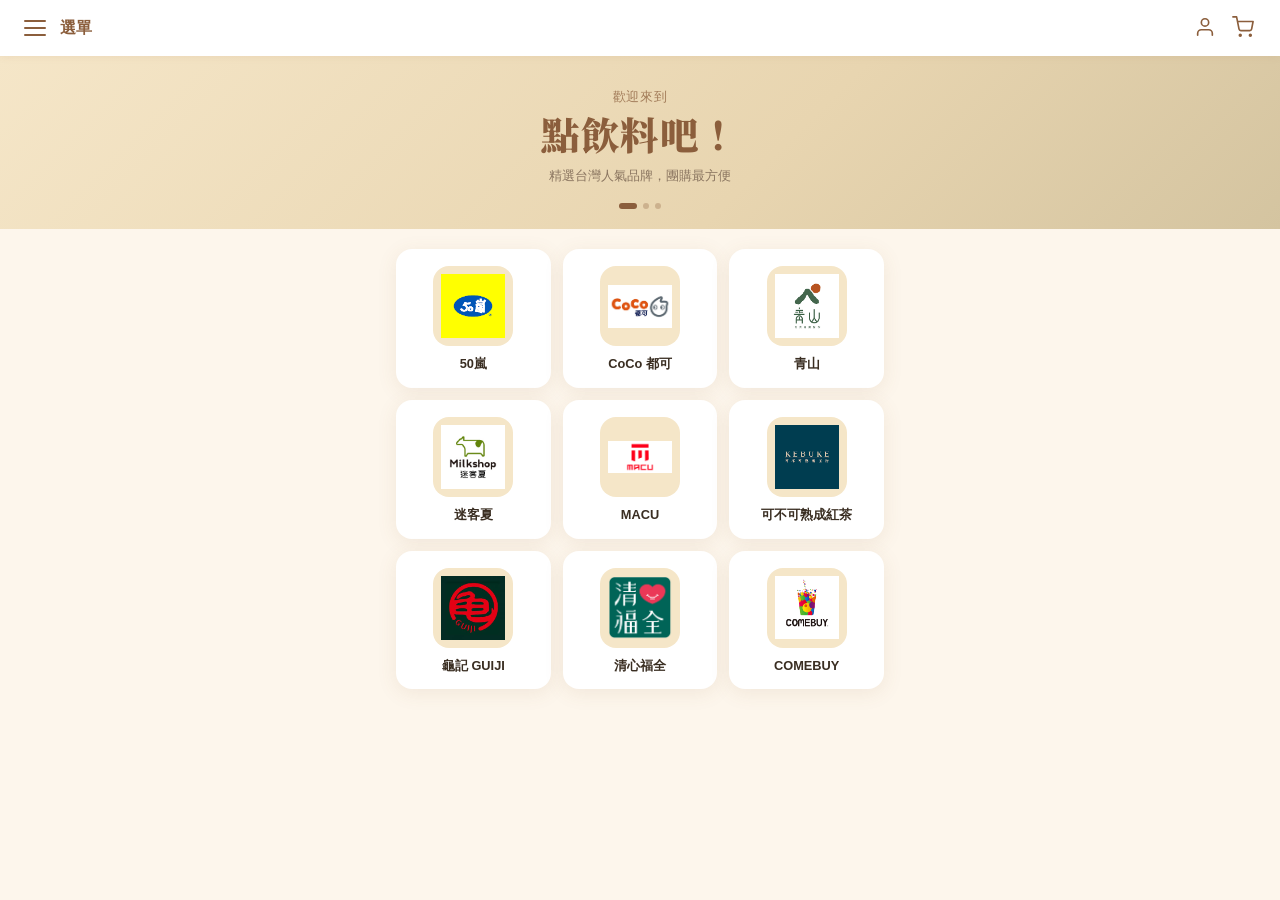
==== commit 27aec74a: "Fix: cache busting + overlay starts hidden until verified https://claude.ai/code/session_01Nvftehtpi" ====
--- a/index.html
+++ b/index.html
@@ -7,12 +7,12 @@
   <link rel="preconnect" href="https://fonts.googleapis.com">
   <link rel="preconnect" href="https://fonts.gstatic.com" crossorigin>
   <link href="https://fonts.googleapis.com/css2?family=Noto+Serif+TC:wght@900&display=swap" rel="stylesheet">
-  <link rel="stylesheet" href="styles.css" />
+  <link rel="stylesheet" href="styles.css?v=20260616" />
 </head>
 <body>
 
   <!-- ── Session Setup Overlay ── -->
-  <div class="session-overlay" id="sessionOverlay">
+  <div class="session-overlay hidden" id="sessionOverlay">
     <div class="session-box">
       <div class="session-icon">🧋</div>
       <h1 class="session-app-name">點飲料吧！</h1>
@@ -210,6 +210,8 @@
     </div>
   </div>
 
-  <script src="script.js"></script>
+  <script src="https://www.gstatic.com/firebasejs/10.12.0/firebase-app-compat.js"></script>
+  <script src="https://www.gstatic.com/firebasejs/10.12.0/firebase-firestore-compat.js"></script>
+  <script src="script.js?v=20260616"></script>
 </body>
 </html>
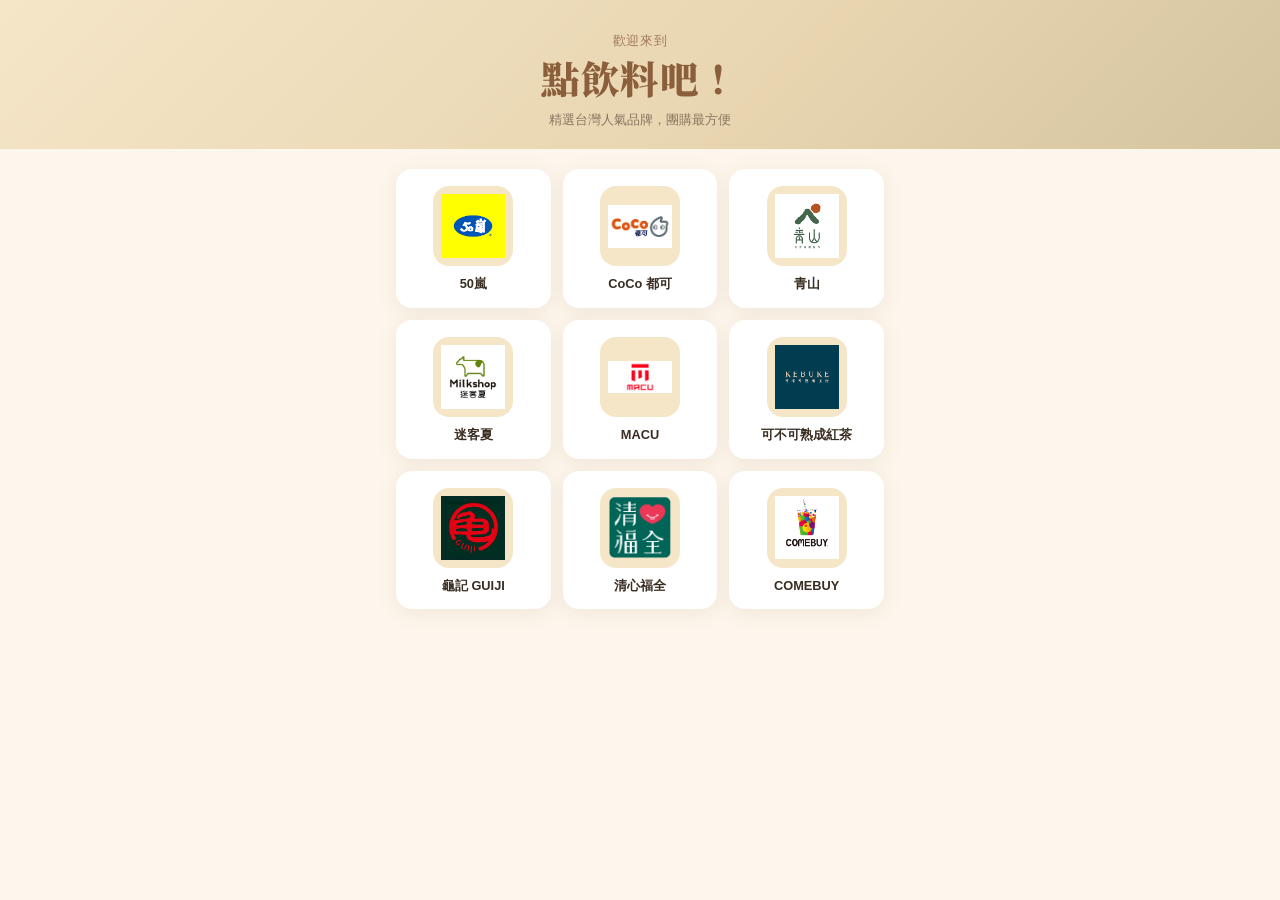
==== commit 7d9364d4: "Major UX overhaul: LINE export, share links, live stats, delete orders, shop aggregation https://cla" ====
--- a/index.html
+++ b/index.html
@@ -7,7 +7,7 @@
   <link rel="preconnect" href="https://fonts.googleapis.com">
   <link rel="preconnect" href="https://fonts.gstatic.com" crossorigin>
   <link href="https://fonts.googleapis.com/css2?family=Noto+Serif+TC:wght@900&display=swap" rel="stylesheet">
-  <link rel="stylesheet" href="styles.css?v=20260616" />
+  <link rel="stylesheet" href="styles.css?v=2" />
 </head>
 <body>
 
@@ -41,54 +41,32 @@
     </div>
   </div>
 
-  <nav class="navbar">
-    <button class="nav-menu-btn">
-      <span class="hamburger"></span>
-      <span class="hamburger"></span>
-      <span class="hamburger"></span>
-    </button>
-    <span class="nav-title">選單</span>
-    <div class="nav-actions">
-      <button class="nav-icon-btn" title="登入">
-        <svg xmlns="http://www.w3.org/2000/svg" width="22" height="22" viewBox="0 0 24 24" fill="none" stroke="currentColor" stroke-width="1.8" stroke-linecap="round" stroke-linejoin="round">
-          <path d="M20 21v-2a4 4 0 0 0-4-4H8a4 4 0 0 0-4 4v2"/>
-          <circle cx="12" cy="7" r="4"/>
-        </svg>
-      </button>
-      <button class="nav-icon-btn" title="購物車">
-        <svg xmlns="http://www.w3.org/2000/svg" width="22" height="22" viewBox="0 0 24 24" fill="none" stroke="currentColor" stroke-width="1.8" stroke-linecap="round" stroke-linejoin="round">
-          <circle cx="9" cy="21" r="1"/><circle cx="20" cy="21" r="1"/>
-          <path d="M1 1h4l2.68 13.39a2 2 0 0 0 2 1.61h9.72a2 2 0 0 0 2-1.61L23 6H6"/>
-        </svg>
-      </button>
+  <!-- ── Toast Notification ── -->
+  <div class="toast" id="toast"></div>
+
+  <!-- ── Session Banner (live stats) ── -->
+  <div class="session-banner" id="sessionBanner" style="display:none">
+    <div class="banner-top">
+      <span id="sessionBannerText"></span>
+      <div class="banner-actions">
+        <button class="banner-btn" id="shareBtn" title="分享連結">📤 分享</button>
+        <button class="banner-btn" id="orderMgrBtn">📋 管理</button>
+        <button class="banner-btn" id="sessionChangeBtn">🔄 換團</button>
+      </div>
     </div>
-  </nav>
-
-  <!-- Session Banner -->
-  <div class="session-banner" id="sessionBanner" style="display:none">
-    <span id="sessionBannerText"></span>
-    <button class="session-change-btn" id="orderMgrBtn">管理訂單</button>
-    <button class="session-change-btn" id="sessionChangeBtn">換團</button>
+    <div class="banner-stats" id="bannerStats"></div>
   </div>
 
   <section class="hero">
     <div class="hero-content">
-      <div class="hero-text">
-        <p class="hero-sub">歡迎來到</p>
-        <h1 class="hero-title">點飲料吧！</h1>
-        <p class="hero-desc">精選台灣人氣品牌，團購最方便</p>
-      </div>
-    </div>
-    <div class="hero-dots">
-      <span class="dot active"></span>
-      <span class="dot"></span>
-      <span class="dot"></span>
+      <p class="hero-sub">歡迎來到</p>
+      <h1 class="hero-title">點飲料吧！</h1>
+      <p class="hero-desc">精選台灣人氣品牌，團購最方便</p>
     </div>
   </section>
 
   <section class="shops-section">
     <div class="shops-grid" id="shopsGrid">
-
       <div class="shop-card" data-shop="50lan">
         <div class="card-logo"><img src="images/logo-50lan.png" alt="50嵐" /></div>
         <h3 class="card-name">50嵐</h3>
@@ -125,21 +103,16 @@
         <div class="card-logo"><img src="images/logo-comebuy.png" alt="COMEBUY" /></div>
         <h3 class="card-name">COMEBUY</h3>
       </div>
-
     </div>
   </section>
 
   <!-- ── 3-Step Modal ── -->
   <div class="modal-overlay" id="menuModal">
     <div class="modal">
-
       <div class="modal-handle"></div>
-
       <div class="modal-header">
         <div class="modal-shop-row">
-          <div class="modal-logo-wrap">
-            <img id="modalLogo" src="" alt="" />
-          </div>
+          <div class="modal-logo-wrap"><img id="modalLogo" src="" alt="" /></div>
           <div>
             <h2 id="modalTitle" class="modal-title"></h2>
             <p id="modalDesc" class="modal-subtitle"></p>
@@ -147,38 +120,23 @@
         </div>
         <button class="modal-close" id="modalClose">✕</button>
       </div>
-
       <div class="steps-bar">
-        <div class="step-item" id="si1">
-          <div class="step-num">1</div>
-          <span class="step-lbl">瀏覽菜單</span>
-        </div>
+        <div class="step-item" id="si1"><div class="step-num">1</div><span class="step-lbl">瀏覽菜單</span></div>
         <div class="step-track"><div class="step-fill" id="fill1"></div></div>
-        <div class="step-item" id="si2">
-          <div class="step-num">2</div>
-          <span class="step-lbl">選擇品項</span>
-        </div>
+        <div class="step-item" id="si2"><div class="step-num">2</div><span class="step-lbl">選擇品項</span></div>
         <div class="step-track"><div class="step-fill" id="fill2"></div></div>
-        <div class="step-item" id="si3">
-          <div class="step-num">3</div>
-          <span class="step-lbl">客製選項</span>
-        </div>
+        <div class="step-item" id="si3"><div class="step-num">3</div><span class="step-lbl">客製選項</span></div>
       </div>
-
       <div class="panel-container">
         <div class="step-panel" id="panel1"></div>
         <div class="step-panel" id="panel2"></div>
         <div class="step-panel" id="panel3"></div>
       </div>
-
       <div class="modal-footer">
         <button class="foot-btn back-btn" id="btnBack">← 返回</button>
-        <div class="cart-pill" id="cartPill">
-          <span id="cartCount">0</span> 項・$<span id="cartTotal">0</span>
-        </div>
+        <div class="cart-pill" id="cartPill"><span id="cartCount">0</span> 項・$<span id="cartTotal">0</span></div>
         <button class="foot-btn next-btn" id="btnNext">開始點餐 →</button>
       </div>
-
     </div>
   </div>
 
@@ -188,10 +146,7 @@
       <h2 class="summary-title">🧾 訂單明細</h2>
       <div class="summary-member-row" id="summaryMemberRow"></div>
       <div class="summary-items" id="summaryItems"></div>
-      <div class="summary-total-row">
-        <span>合計</span>
-        <span id="summaryTotal"></span>
-      </div>
+      <div class="summary-total-row"><span>合計</span><span id="summaryTotal"></span></div>
       <button class="summary-confirm-btn" id="summaryConfirm">確認送出訂單</button>
       <button class="summary-back-btn" id="summaryBack">← 繼續點餐</button>
     </div>
@@ -200,11 +155,20 @@
   <!-- Order Manager Overlay -->
   <div class="summary-overlay" id="orderMgrOverlay">
     <div class="summary-box">
-      <h2 class="summary-title">📋 管理訂單</h2>
+      <div class="mgr-header">
+        <h2 class="summary-title">📋 管理訂單</h2>
+        <div class="mgr-tabs">
+          <button class="mgr-tab active" id="mgrTabMembers">依成員</button>
+          <button class="mgr-tab" id="mgrTabShop">叫貨單</button>
+        </div>
+      </div>
       <div id="orderMgrContent"></div>
       <div class="summary-total-row" id="orderMgrTotalRow">
-        <span>全部合計</span>
-        <span id="orderMgrTotal"></span>
+        <span>全部合計</span><span id="orderMgrTotal"></span>
+      </div>
+      <div class="mgr-actions">
+        <button class="mgr-action-btn" id="copyLineBtn">📋 複製 LINE 格式</button>
+        <button class="mgr-action-btn outline" id="copyShopBtn">🧋 複製叫貨單</button>
       </div>
       <button class="summary-back-btn" id="orderMgrClose">← 關閉</button>
     </div>
@@ -212,6 +176,6 @@
 
   <script src="https://www.gstatic.com/firebasejs/10.12.0/firebase-app-compat.js"></script>
   <script src="https://www.gstatic.com/firebasejs/10.12.0/firebase-firestore-compat.js"></script>
-  <script src="script.js?v=20260616"></script>
+  <script src="script.js?v=2"></script>
 </body>
 </html>
--- a/styles.css
+++ b/styles.css
@@ -24,19 +24,7 @@
 }
 
 /* ── Navbar ── */
-.navbar {
-  display: flex; align-items: center;
-  padding: 0 20px; height: 56px;
-  background: var(--white);
-  box-shadow: 0 1px 8px rgba(139,94,60,0.08);
-  position: sticky; top: 0; z-index: 100;
-}
-.nav-menu-btn { background: none; border: none; cursor: pointer; display: flex; flex-direction: column; gap: 5px; padding: 4px; }
-.hamburger { display: block; width: 22px; height: 2px; background: var(--brown); border-radius: 2px; }
-.nav-title { font-size: 1rem; font-weight: 600; color: var(--brown); margin-left: 10px; }
-.nav-actions { margin-left: auto; display: flex; gap: 4px; }
-.nav-icon-btn { background: none; border: none; cursor: pointer; padding: 6px; color: var(--brown); border-radius: 8px; transition: background 0.2s; }
-.nav-icon-btn:hover { background: var(--warm); }
+.navbar { display: none; }
 
 /* ── Session Overlay ── */
 .session-overlay {
@@ -105,15 +93,38 @@
 /* ── Session Banner ── */
 .session-banner {
   background: var(--brown); color: var(--white);
-  padding: 8px 16px; display: flex; align-items: center; justify-content: space-between;
+  padding: 10px 16px; position: sticky; top: 0; z-index: 100;
+}
+.banner-top {
+  display: flex; align-items: center; justify-content: space-between; gap: 8px;
   font-size: 0.8rem; font-weight: 600;
 }
-.session-change-btn {
-  background: rgba(255,255,255,0.2); border: none; border-radius: 8px;
-  padding: 4px 10px; color: var(--white); font-size: 0.75rem;
-  cursor: pointer; font-weight: 600; transition: background 0.15s;
-}
-.session-change-btn:hover { background: rgba(255,255,255,0.3); }
+.banner-actions { display: flex; gap: 5px; flex-shrink: 0; }
+.banner-btn {
+  background: rgba(255,255,255,0.15); border: none; border-radius: 8px;
+  padding: 5px 10px; color: var(--white); font-size: 0.72rem;
+  cursor: pointer; font-weight: 600; transition: background 0.15s; white-space: nowrap;
+}
+.banner-btn:hover { background: rgba(255,255,255,0.25); }
+.banner-stats {
+  display: flex; gap: 12px; margin-top: 6px;
+  font-size: 0.75rem; opacity: 0.85;
+}
+.stat-chip {
+  background: rgba(255,255,255,0.12); border-radius: 6px;
+  padding: 3px 8px; font-weight: 600;
+}
+
+/* ── Toast ── */
+.toast {
+  position: fixed; bottom: 80px; left: 50%; transform: translateX(-50%) translateY(20px);
+  background: var(--brown-dark); color: var(--white); padding: 10px 20px;
+  border-radius: 12px; font-size: 0.82rem; font-weight: 600;
+  opacity: 0; pointer-events: none; z-index: 600;
+  transition: opacity 0.3s, transform 0.3s; white-space: nowrap;
+  box-shadow: 0 8px 24px rgba(0,0,0,0.2);
+}
+.toast.show { opacity: 1; transform: translateX(-50%) translateY(0); }
 
 /* ── Hero ── */
 .hero {
@@ -129,9 +140,6 @@
   letter-spacing: 0.04em;
 }
 .hero-desc { font-size: 0.8rem; color: var(--text-light); line-height: 1.5; }
-.hero-dots { display:flex;gap:6px;justify-content:center;margin-top:18px; }
-.dot { width:6px;height:6px;border-radius:50%;background:rgba(139,94,60,0.3); }
-.dot.active { background:var(--brown);width:18px;border-radius:3px; }
 
 /* ── Shops Grid ── */
 .shops-section { padding: 20px 16px 40px; max-width: 520px; margin: 0 auto; }
@@ -475,18 +483,61 @@
 .validate-msg.show { display: block; }
 
 /* ── Order Manager ── */
+.mgr-header { margin-bottom: 14px; }
+.mgr-tabs { display: flex; gap: 4px; margin-top: 10px; background: var(--warm); border-radius: 10px; padding: 3px; }
+.mgr-tab {
+  flex: 1; padding: 7px; border: none; border-radius: 8px;
+  background: transparent; color: var(--text-light);
+  font-size: 0.78rem; font-weight: 600; cursor: pointer; transition: all 0.15s;
+}
+.mgr-tab.active { background: var(--white); color: var(--brown); box-shadow: 0 1px 4px rgba(139,94,60,0.12); }
+
 .order-member-group { margin-bottom: 16px; }
 .order-member-name {
   font-size: 0.85rem; font-weight: 700; color: var(--brown);
   padding: 6px 0; border-bottom: 1.5px solid var(--warm); margin-bottom: 8px;
+  display: flex; justify-content: space-between; align-items: center;
 }
 .order-item-mini {
-  display: flex; justify-content: space-between; align-items: center;
-  padding: 6px 0; font-size: 0.8rem; color: var(--text);
+  display: flex; justify-content: space-between; align-items: flex-start;
+  padding: 7px 0; font-size: 0.8rem; color: var(--text);
   border-bottom: 1px dashed rgba(139,94,60,0.1);
 }
 .order-item-mini:last-child { border-bottom: none; }
 .order-item-detail { font-size: 0.7rem; color: var(--text-light); }
+
+.delete-order-btn {
+  background: none; border: 1px solid rgba(192,57,43,0.3); border-radius: 6px;
+  color: #c0392b; font-size: 0.68rem; padding: 2px 8px; cursor: pointer;
+  transition: all 0.15s; flex-shrink: 0;
+}
+.delete-order-btn:hover { background: #c0392b; color: #fff; }
+
+.mgr-actions { display: flex; gap: 8px; margin-bottom: 10px; }
+.mgr-action-btn {
+  flex: 1; padding: 12px; border: none; border-radius: 12px;
+  background: var(--brown); color: var(--white);
+  font-size: 0.82rem; font-weight: 700; cursor: pointer; transition: all 0.15s;
+  text-align: center;
+}
+.mgr-action-btn:hover { background: var(--brown-dark); }
+.mgr-action-btn.outline {
+  background: var(--white); color: var(--brown);
+  border: 1.5px solid var(--brown);
+}
+.mgr-action-btn.outline:hover { background: var(--warm); }
+
+.shop-order-group { margin-bottom: 16px; }
+.shop-order-title {
+  font-size: 0.88rem; font-weight: 700; color: var(--brown);
+  padding: 8px 0; border-bottom: 2px solid var(--brown-light); margin-bottom: 8px;
+}
+.shop-order-line {
+  padding: 5px 0; font-size: 0.82rem; color: var(--text);
+  border-bottom: 1px dashed rgba(139,94,60,0.1);
+  display: flex; justify-content: space-between;
+}
+.shop-order-line:last-child { border-bottom: none; }
 
 /* ── Menu image collapsible ── */
 .menu-img-details {
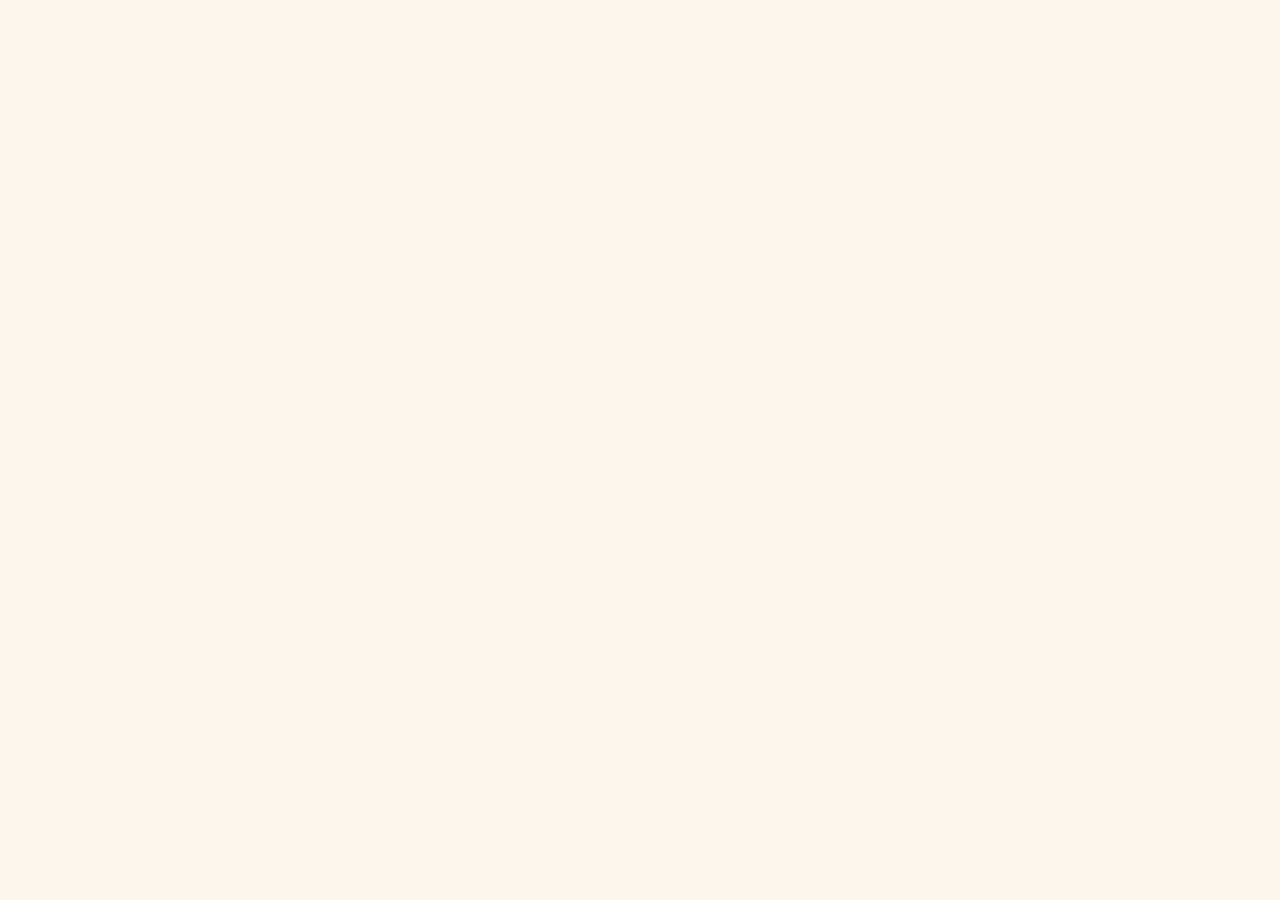
==== commit bfc315b6: "feat: organizer picks shop, joiners see only chosen shop - Organizer selects drink shop after creati" ====
--- a/index.html
+++ b/index.html
@@ -27,7 +27,7 @@
         <input class="field-input" id="createName" placeholder="例：阿明、小花…" maxlength="12" />
         <label class="field-label">設定密碼</label>
         <input class="field-input" id="createCode" placeholder="請輸入數字密碼" maxlength="10" inputmode="numeric" pattern="[0-9]*" />
-        <button class="session-submit-btn" id="createBtn">建立新訂單 →</button>
+        <button class="session-submit-btn" id="createBtn">下一步：選擇飲料店 →</button>
       </div>
 
       <div class="spanel" id="joinPanel">
@@ -57,54 +57,35 @@
     <div class="banner-stats" id="bannerStats"></div>
   </div>
 
-  <section class="hero">
-    <div class="hero-content">
-      <p class="hero-sub">歡迎來到</p>
-      <h1 class="hero-title">點飲料吧！</h1>
-      <p class="hero-desc">精選台灣人氣品牌，團購最方便</p>
-    </div>
-  </section>
+  <!-- ── Main Content (dynamic) ── -->
+  <div id="mainContent">
 
-  <section class="shops-section">
-    <div class="shops-grid" id="shopsGrid">
-      <div class="shop-card" data-shop="50lan">
-        <div class="card-logo"><img src="images/logo-50lan.png" alt="50嵐" /></div>
-        <h3 class="card-name">50嵐</h3>
+    <!-- Shown to organizer picking a shop -->
+    <section class="pick-shop-section" id="pickShopSection" style="display:none">
+      <div class="pick-shop-header">
+        <h2 class="pick-shop-title">選擇今天要喝的飲料店</h2>
+        <p class="pick-shop-sub">選好後，其他人加入訂單就會直接看到這家店的菜單</p>
       </div>
-      <div class="shop-card" data-shop="coco">
-        <div class="card-logo"><img src="images/logo-coco.png" alt="CoCo都可" /></div>
-        <h3 class="card-name">CoCo 都可</h3>
+      <div class="shops-grid" id="pickShopGrid"></div>
+    </section>
+
+    <!-- Shown to joiner — direct ordering for the chosen shop -->
+    <section class="joiner-section" id="joinerSection" style="display:none">
+      <div class="joiner-shop-hero" id="joinerShopHero"></div>
+      <button class="joiner-order-btn" id="joinerOrderBtn">開始點餐 →</button>
+      <button class="browse-others-btn" id="browseOthersBtn">瀏覽其他飲料店菜單 ↓</button>
+    </section>
+
+    <!-- Browse all shops (read-only menus for joiners) -->
+    <section class="browse-section" id="browseSection" style="display:none">
+      <div class="browse-header">
+        <h3 class="browse-title">其他飲料店菜單</h3>
+        <p class="browse-sub">只供參考，本次訂單僅限主揪選的店家</p>
       </div>
-      <div class="shop-card" data-shop="qingshan">
-        <div class="card-logo"><img src="images/logo-qingshan.png" alt="青山" /></div>
-        <h3 class="card-name">青山</h3>
-      </div>
-      <div class="shop-card" data-shop="milkshop">
-        <div class="card-logo"><img src="images/logo-milkshop.png" alt="迷客夏" /></div>
-        <h3 class="card-name">迷客夏</h3>
-      </div>
-      <div class="shop-card" data-shop="macu">
-        <div class="card-logo"><img src="images/logo-macu.png" alt="MACU" /></div>
-        <h3 class="card-name">MACU</h3>
-      </div>
-      <div class="shop-card" data-shop="kebuke">
-        <div class="card-logo"><img src="images/logo-kebuke.png" alt="可不可熟成紅茶" /></div>
-        <h3 class="card-name">可不可熟成紅茶</h3>
-      </div>
-      <div class="shop-card" data-shop="guiji">
-        <div class="card-logo"><img src="images/logo-guiji.png" alt="龜記" /></div>
-        <h3 class="card-name">龜記 GUIJI</h3>
-      </div>
-      <div class="shop-card" data-shop="qingfuquan">
-        <div class="card-logo"><img src="images/logo-qingfuquan.png" alt="清心福全" /></div>
-        <h3 class="card-name">清心福全</h3>
-      </div>
-      <div class="shop-card" data-shop="comebuy">
-        <div class="card-logo"><img src="images/logo-comebuy.png" alt="COMEBUY" /></div>
-        <h3 class="card-name">COMEBUY</h3>
-      </div>
-    </div>
-  </section>
+      <div class="shops-grid" id="browseShopGrid"></div>
+    </section>
+
+  </div>
 
   <!-- ── 3-Step Modal ── -->
   <div class="modal-overlay" id="menuModal">
--- a/styles.css
+++ b/styles.css
@@ -156,6 +156,45 @@
 .card-logo { width:80px;height:80px;border-radius:16px;overflow:hidden;background:var(--warm);display:flex;align-items:center;justify-content:center; }
 .card-logo img { width:100%;height:100%;object-fit:contain;padding:8px; }
 .card-name { font-size:0.8rem;font-weight:700;color:var(--text);text-align:center;line-height:1.3; }
+
+/* ── Pick Shop (organizer) ── */
+.pick-shop-section { padding: 20px 16px 40px; max-width: 520px; margin: 0 auto; }
+.pick-shop-header { text-align: center; padding: 24px 16px 16px; }
+.pick-shop-title { font-family: 'Noto Serif TC', serif; font-size: 1.3rem; font-weight: 900; color: var(--brown); }
+.pick-shop-sub { font-size: 0.78rem; color: var(--text-light); margin-top: 6px; }
+
+/* ── Joiner Section ── */
+.joiner-section { padding: 20px 16px 40px; max-width: 520px; margin: 0 auto; text-align: center; }
+.joiner-shop-hero {
+  background: var(--white); border-radius: 20px; padding: 28px 20px;
+  box-shadow: var(--shadow); margin-bottom: 16px; display: flex;
+  flex-direction: column; align-items: center; gap: 10px;
+}
+.joiner-shop-logo { width: 90px; height: 90px; border-radius: 20px; overflow: hidden; background: var(--warm); display: flex; align-items: center; justify-content: center; }
+.joiner-shop-logo img { width: 100%; height: 100%; object-fit: contain; padding: 10px; }
+.joiner-shop-name { font-family: 'Noto Serif TC', serif; font-size: 1.4rem; font-weight: 900; color: var(--brown); }
+.joiner-shop-desc { font-size: 0.8rem; color: var(--text-light); }
+
+.joiner-order-btn {
+  width: 100%; padding: 16px; border: none; border-radius: 16px;
+  background: var(--brown); color: var(--white);
+  font-size: 1rem; font-weight: 700; cursor: pointer;
+  transition: background 0.2s; margin-bottom: 12px;
+}
+.joiner-order-btn:hover { background: var(--brown-dark); }
+
+.browse-others-btn {
+  width: 100%; padding: 12px; border: 1.5px solid var(--warm);
+  border-radius: 14px; background: transparent; color: var(--text-light);
+  font-size: 0.85rem; font-weight: 600; cursor: pointer; transition: all 0.15s;
+}
+.browse-others-btn:hover { background: var(--warm); color: var(--brown); }
+
+/* ── Browse Section (read-only) ── */
+.browse-section { padding: 10px 16px 40px; max-width: 520px; margin: 0 auto; }
+.browse-header { text-align: center; padding: 10px 0 14px; border-top: 1.5px dashed var(--warm); margin-top: 10px; }
+.browse-title { font-size: 0.9rem; font-weight: 700; color: var(--brown); }
+.browse-sub { font-size: 0.72rem; color: var(--text-light); margin-top: 4px; }
 
 /* ══════════════════════════════
    3-Step Modal
